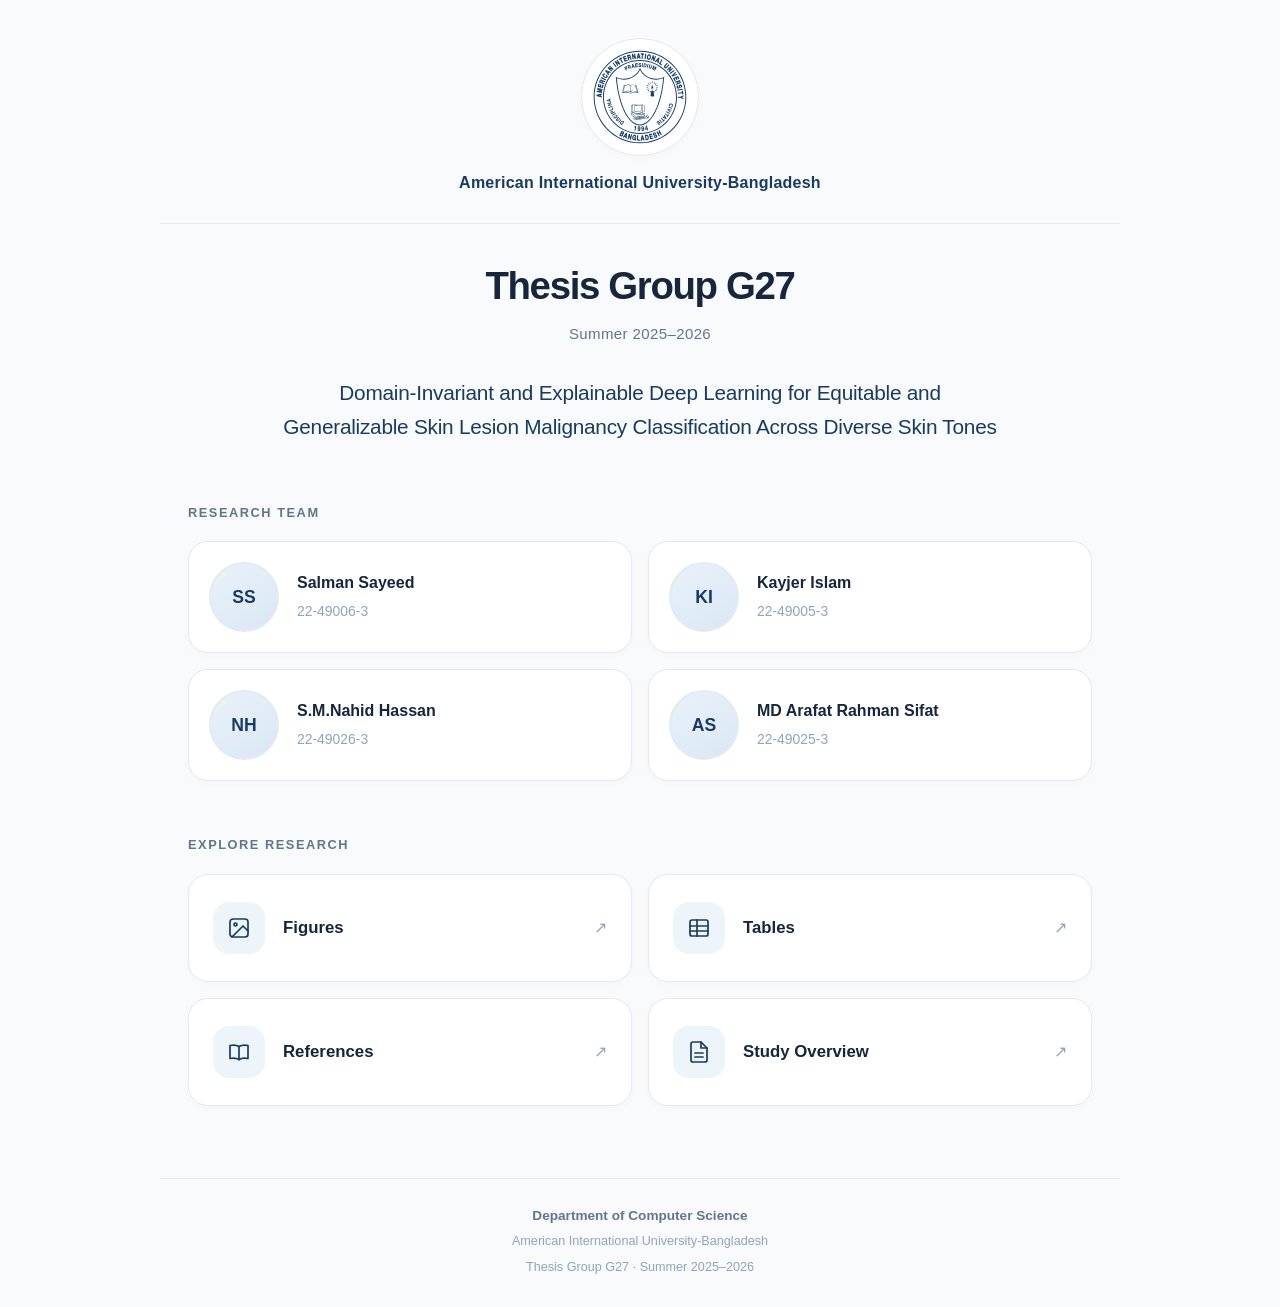
==== index.html @ 95ad8e1b "index added" ====
<!doctype html>
<html lang="en">
  <head>
    <meta charset="UTF-8" />

    <meta name="viewport" content="width=device-width, initial-scale=1.0" />

    <meta name="theme-color" content="#f8fafc" />

    <meta
      name="description"
      content="Thesis Group G27, Summer 2025–2026, American International University-Bangladesh. Research on domain-invariant and explainable skin lesion malignancy classification across diverse skin tones."
    />

    <title>Thesis Group G27 | AIUB</title>

    <link rel="stylesheet" href="assets/css/styles.css" />
  </head>

  <body>
    <!-- =====================================
       HEADER
       ===================================== -->

    <header class="site-header">
      <div class="header-inner">
        <a
          href="index.html"
          class="logo-link"
          aria-label="Thesis Group G27 homepage"
        >
          <img
            src="assets/images/aiub-line-logo.svg"
            alt="American International University-Bangladesh seal"
            class="aiub-logo"
            width="94"
            height="94"
          />
        </a>
      </div>

      <p class="university-name">
        American International University-Bangladesh
      </p>
      <div class="header-divider" aria-hidden="true"></div>
    </header>

    <!-- =====================================
       MAIN CONTENT
       ===================================== -->

    <main id="main-content" class="site-main home-page">
      <!-- GROUP IDENTITY -->

      <section class="group-intro" aria-labelledby="group-title">
        <h1 id="group-title" class="group-title">Thesis Group G27</h1>

        <p class="academic-term">Summer 2025–2026</p>

        <h2 class="thesis-title">
          Domain-Invariant and Explainable Deep Learning for Equitable and
          Generalizable Skin Lesion Malignancy Classification Across Diverse
          Skin Tones
        </h2>
      </section>

      <!-- =====================================
         RESEARCH TEAM
         ===================================== -->

      <section class="team-section" aria-labelledby="team-heading">
        <h2 id="team-heading" class="section-heading">Research Team</h2>

        <div class="member-grid">
          <!-- MEMBER 1 -->

          <article class="member-card">
            <div class="member-avatar avatar-placeholder" aria-hidden="true">
              SS
            </div>

            <div class="member-info">
              <h3 class="member-name">Salman Sayeed</h3>

              <span class="member-id"> 22-49006-3 </span>
            </div>
          </article>

          <!-- MEMBER 2 -->

          <article class="member-card">
            <div class="member-avatar avatar-placeholder" aria-hidden="true">
              KI
            </div>

            <div class="member-info">
              <h3 class="member-name">Kayjer Islam</h3>

              <span class="member-id"> 22-49005-3 </span>
            </div>
          </article>

          <!-- MEMBER 3 -->

          <article class="member-card">
            <div class="member-avatar avatar-placeholder" aria-hidden="true">
              NH
            </div>

            <div class="member-info">
              <h3 class="member-name">S.M.Nahid Hassan</h3>

              <span class="member-id"> 22-49026-3 </span>
            </div>
          </article>

          <!-- MEMBER 4 -->

          <article class="member-card">
            <div class="member-avatar avatar-placeholder" aria-hidden="true">
              AS
            </div>

            <div class="member-info">
              <h3 class="member-name">MD Arafat Rahman Sifat</h3>

              <span class="member-id"> 22-49025-3 </span>
            </div>
          </article>
        </div>
      </section>

      <!-- =====================================
         RESEARCH NAVIGATION
         ===================================== -->

      <section class="resources-section" aria-labelledby="resources-heading">
        <h2 id="resources-heading" class="section-heading">Explore Research</h2>

        <nav class="resource-grid" aria-label="Research resources">
          <!-- FIGURES -->

          <a href="pages/figures.html" class="resource-card">
            <span class="resource-icon" aria-hidden="true">
              <svg viewBox="0 0 24 24">
                <rect x="3" y="3" width="18" height="18" rx="3"></rect>

                <circle cx="8.5" cy="8.5" r="1.5"></circle>

                <path d="M21 15l-5-5L5 21"></path>
              </svg>
            </span>

            <span class="resource-name"> Figures </span>

            <span class="resource-arrow" aria-hidden="true"> ↗ </span>
          </a>

          <!-- TABLES -->

          <a href="pages/tables.html" class="resource-card">
            <span class="resource-icon" aria-hidden="true">
              <svg viewBox="0 0 24 24">
                <rect x="3" y="4" width="18" height="16" rx="2"></rect>

                <path d="M3 10h18"></path>

                <path d="M3 15h18"></path>

                <path d="M10 4v16"></path>
              </svg>
            </span>

            <span class="resource-name"> Tables </span>

            <span class="resource-arrow" aria-hidden="true"> ↗ </span>
          </a>

          <!-- REFERENCES -->

          <a href="pages/references.html" class="resource-card">
            <span class="resource-icon" aria-hidden="true">
              <svg viewBox="0 0 24 24">
                <path
                  d="M12 6.5c-2.5-1.5-5.5-1.8-9-1v13c3.5-.8 6.5-.5 9 1"
                ></path>

                <path
                  d="M12 6.5c2.5-1.5 5.5-1.8 9-1v13c-3.5-.8-6.5-.5-9 1"
                ></path>

                <path d="M12 6.5v13"></path>
              </svg>
            </span>

            <span class="resource-name"> References </span>

            <span class="resource-arrow" aria-hidden="true"> ↗ </span>
          </a>

          <!-- STUDY OVERVIEW -->

          <a href="pages/overview.html" class="resource-card">
            <span class="resource-icon" aria-hidden="true">
              <svg viewBox="0 0 24 24">
                <path
                  d="M14 2H6a2 2 0 0 0-2 2v16a2 2 0 0 0 2 2h12a2 2 0 0 0 2-2V8z"
                ></path>

                <path d="M14 2v6h6"></path>

                <path d="M8 13h8"></path>

                <path d="M8 17h8"></path>
              </svg>
            </span>

            <span class="resource-name"> Study Overview </span>

            <span class="resource-arrow" aria-hidden="true"> ↗ </span>
          </a>
        </nav>
      </section>
    </main>

    <!-- =====================================
       FOOTER
       ===================================== -->

    <footer class="site-footer">
      <div class="footer-inner">
        <p class="footer-primary">Department of Computer Science</p>

        <p class="footer-secondary">
          American International University-Bangladesh
        </p>

        <p class="footer-secondary">Thesis Group G27 · Summer 2025–2026</p>
      </div>
    </footer>

    <!-- MAIN JAVASCRIPT -->

    <script src="assets/js/main.js" defer></script>
  </body>
</html>
---- assets/css/styles.css ----
/* =========================================
   G27 THESIS WEBSITE
   Global Styles - Version 1.0
   ========================================= */

/* ---------- DESIGN SYSTEM ---------- */

:root {
  --background: #f8fafc;
  --surface: #ffffff;
  --surface-soft: #f1f5f9;

  --primary: #193b63;
  --primary-hover: #24578b;
  --primary-soft: #edf4fa;

  --text: #17263c;
  --text-secondary: #64748b;
  --text-muted: #94a3b8;

  --border: #e4eaf1;
  --border-hover: #b7cde1;

  --shadow-sm: 0 2px 8px rgba(22, 44, 70, 0.025);
  --shadow-md: 0 10px 30px rgba(22, 44, 70, 0.065);

  --radius-sm: 12px;
  --radius-md: 16px;
  --radius-lg: 20px;

  --container-width: 960px;

  --transition: 220ms ease;
}

/* ---------- RESET ---------- */

*,
*::before,
*::after {
  box-sizing: border-box;
}

html {
  scroll-behavior: smooth;
  -webkit-text-size-adjust: 100%;
}

body {
  margin: 0;
  min-height: 100vh;

  display: flex;
  flex-direction: column;

  background: var(--background);
  color: var(--text);

  font-family:
    -apple-system, BlinkMacSystemFont, "Segoe UI", Roboto, Helvetica, Arial,
    sans-serif;

  font-size: 16px;
  line-height: 1.6;

  -webkit-font-smoothing: antialiased;
  text-rendering: optimizeLegibility;
}

img,
svg {
  display: block;
  max-width: 100%;
}

a {
  color: inherit;
  text-decoration: none;
}

button {
  font: inherit;
}

a:focus-visible,
button:focus-visible {
  outline: 3px solid var(--primary);
  outline-offset: 4px;
}

/* ---------- HEADER ---------- */

.site-header {
  width: 100%;
  padding: 38px 20px 0;
  text-align: center;
}

.header-inner {
  display: flex;
  justify-content: center;
  align-items: center;
}

.logo-link {
  display: inline-flex;
  align-items: center;
  justify-content: center;

  width: 118px;
  height: 118px;

  background: var(--surface);
  border: 1px solid var(--border);
  border-radius: 50%;

  box-shadow: var(--shadow-sm);

  transition:
    transform var(--transition),
    box-shadow var(--transition);
}

.logo-link:hover {
  transform: translateY(-2px);
  box-shadow: var(--shadow-md);
}

.aiub-logo {
  width: 94px;
  height: 94px;
  object-fit: contain;

  /* Convert original white line logo to navy */
  filter: brightness(0) saturate(100%) invert(22%) sepia(27%) saturate(1472%)
    hue-rotate(172deg) brightness(91%) contrast(96%);
}

.header-divider {
  width: min(100%, 960px);
  height: 1px;
  margin: 28px auto 0;
  background: var(--border);
}

/* ---------- MAIN LAYOUT ---------- */

.site-main {
  width: 100%;
  max-width: var(--container-width);

  margin: 0 auto;
  padding: 0 28px;

  flex: 1;
}

.home-page {
  padding-top: 38px;
  padding-bottom: 72px;
}
/* ---------- UNIVERSITY NAME ---------- */

.university-name {
  max-width: 600px;
  margin: 15px auto 0;
  padding: 0 12px;

  font-size: clamp(0.85rem, 1.6vw, 1rem);
  font-weight: 600;
  line-height: 1.5;
  letter-spacing: 0.015em;

  color: var(--primary);
  text-align: center;
  text-wrap: balance;
}

/* ---------- GROUP IDENTITY ---------- */

.group-intro {
  max-width: 850px;
  margin: 0 auto;
  text-align: center;
}

.group-title {
  margin: 0;

  font-size: clamp(1.75rem, 3.7vw, 2.4rem);
  font-weight: 600;
  line-height: 1.25;
  letter-spacing: -0.035em;

  color: var(--text);
}

.academic-term {
  margin: 12px 0 0;

  font-size: 0.94rem;
  font-weight: 500;
  letter-spacing: 0.025em;

  color: var(--text-secondary);
}

.thesis-title {
  max-width: 760px;
  margin: 30px auto 0;

  font-size: clamp(1.05rem, 2.1vw, 1.3rem);
  font-weight: 500;
  line-height: 1.65;

  letter-spacing: -0.012em;
  text-wrap: balance;

  color: var(--primary);
}

/* ---------- SHARED SECTION LABELS ---------- */

.section-heading {
  margin: 0 0 18px;

  font-size: 0.8rem;
  font-weight: 700;
  letter-spacing: 0.12em;
  text-transform: uppercase;

  color: var(--text-secondary);
}

/* ---------- TEAM SECTION ---------- */

.team-section {
  margin-top: 58px;
}

.member-grid {
  display: grid;
  grid-template-columns: repeat(2, minmax(0, 1fr));
  gap: 16px;
}

.member-card {
  display: flex;
  align-items: center;
  gap: 18px;

  min-width: 0;
  min-height: 112px;
  padding: 20px;

  background: var(--surface);

  border: 1px solid var(--border);
  border-radius: var(--radius-lg);

  box-shadow: var(--shadow-sm);

  transition:
    border-color var(--transition),
    box-shadow var(--transition),
    transform var(--transition);
}

.member-card:hover {
  border-color: var(--border-hover);
  box-shadow: var(--shadow-md);
  transform: translateY(-2px);
}

.member-avatar {
  display: flex;
  align-items: center;
  justify-content: center;

  width: 70px;
  height: 70px;

  flex: 0 0 70px;

  border-radius: 50%;
  overflow: hidden;

  background: var(--primary-soft);
  border: 2px solid #e2ebf4;
}

.member-avatar img {
  width: 100%;
  height: 100%;
  object-fit: cover;
}

/* Temporary initials until avatars are ready */

.avatar-placeholder {
  font-size: 1.1rem;
  font-weight: 700;
  color: var(--primary);

  background: linear-gradient(145deg, #eaf2fa, #d9e7f4);
}

.member-info {
  min-width: 0;
}

.member-name {
  margin: 0;

  font-size: 1rem;
  font-weight: 650;
  line-height: 1.4;

  color: var(--text);
  overflow-wrap: break-word;
}

.member-id {
  display: block;
  margin-top: 5px;

  font-size: 0.87rem;
  font-weight: 400;

  color: var(--text-muted);
}

/* ---------- NAVIGATION CARDS ---------- */

.resources-section {
  margin-top: 54px;
}

.resource-grid {
  display: grid;
  grid-template-columns: repeat(2, minmax(0, 1fr));
  gap: 16px;
}

.resource-card {
  position: relative;

  display: flex;
  align-items: center;
  gap: 18px;

  min-width: 0;
  min-height: 108px;
  padding: 24px;

  background: var(--surface);

  border: 1px solid var(--border);
  border-radius: var(--radius-lg);

  box-shadow: var(--shadow-sm);

  transition:
    border-color var(--transition),
    background var(--transition),
    box-shadow var(--transition),
    transform var(--transition);
}

.resource-card:hover {
  background: #fcfdff;
  border-color: var(--border-hover);

  box-shadow: var(--shadow-md);
  transform: translateY(-3px);
}

.resource-icon {
  display: flex;
  align-items: center;
  justify-content: center;

  width: 52px;
  height: 52px;

  flex: 0 0 52px;

  border-radius: var(--radius-md);
  background: var(--primary-soft);

  color: var(--primary);
}

.resource-icon svg {
  width: 24px;
  height: 24px;

  stroke: currentColor;
  stroke-width: 1.7;
  fill: none;

  stroke-linecap: round;
  stroke-linejoin: round;
}

.resource-name {
  min-width: 0;

  font-size: 1.05rem;
  font-weight: 650;
  line-height: 1.4;

  color: var(--text);
}

.resource-arrow {
  margin-left: auto;
  flex-shrink: 0;

  color: var(--text-muted);

  transition:
    color var(--transition),
    transform var(--transition);
}

.resource-card:hover .resource-arrow {
  color: var(--primary);
  transform: translate(2px, -2px);
}

/* ---------- FOOTER ---------- */

.site-footer {
  width: 100%;
  padding: 0 28px 30px;
}

.footer-inner {
  max-width: var(--container-width);
  margin: 0 auto;

  padding-top: 26px;
  border-top: 1px solid var(--border);

  display: flex;
  flex-direction: column;
  align-items: center;
  gap: 5px;

  text-align: center;
}

.footer-primary {
  margin: 0;

  font-size: 0.85rem;
  font-weight: 600;

  color: var(--text-secondary);
}

.footer-secondary {
  margin: 0;

  font-size: 0.79rem;
  color: var(--text-muted);
}

/* ---------- TABLET ---------- */

@media (max-width: 768px) {
  .site-header {
    padding-top: 30px;
  }

  .site-main {
    padding: 0 22px;
  }

  .home-page {
    padding-top: 32px;
  }

  .member-card {
    gap: 13px;
    padding: 16px;
  }

  .member-avatar {
    width: 60px;
    height: 60px;
    flex-basis: 60px;
  }

  .resource-card {
    padding: 18px;
  }
}

/* ---------- MOBILE ---------- */

@media (max-width: 600px) {
  .site-header {
    padding: 26px 18px 0;
  }

  .logo-link {
    width: 104px;
    height: 104px;
  }

  .aiub-logo {
    width: 84px;
    height: 84px;
  }

  .header-divider {
    margin-top: 24px;
  }

  .site-main {
    padding: 0 18px;
  }

  .home-page {
    padding-top: 28px;
    padding-bottom: 48px;
  }

  .academic-term {
    font-size: 0.88rem;
  }

  .thesis-title {
    margin-top: 24px;
    line-height: 1.6;
  }

  .team-section {
    margin-top: 42px;
  }

  .member-grid {
    grid-template-columns: 1fr;
    gap: 12px;
  }

  .member-card {
    min-height: 92px;
    padding: 14px 18px;
  }

  .member-avatar {
    width: 62px;
    height: 62px;
    flex-basis: 62px;
  }

  .resources-section {
    margin-top: 40px;
  }

  .resource-grid {
    gap: 12px;
  }

  .resource-card {
    min-height: 142px;
    padding: 18px 12px;

    flex-direction: column;
    justify-content: center;

    gap: 12px;
    text-align: center;
  }

  .resource-icon {
    width: 46px;
    height: 46px;
    flex-basis: 46px;
  }

  .resource-name {
    font-size: 0.91rem;
  }

  .resource-arrow {
    position: absolute;
    top: 13px;
    right: 13px;

    margin: 0;
  }

  .site-footer {
    padding: 0 18px 24px;
  }
}

/* ---------- SMALL PHONES ---------- */

@media (max-width: 360px) {
  .group-title {
    font-size: 2rem;
  }

  .member-name {
    font-size: 0.93rem;
  }

  .resource-card {
    padding: 16px 8px;
  }

  .resource-name {
    font-size: 0.85rem;
  }
}

/* ---------- ACCESSIBILITY ---------- */

@media (prefers-reduced-motion: reduce) {
  *,
  *::before,
  *::after {
    scroll-behavior: auto !important;
    animation-duration: 0.01ms !important;
    animation-iteration-count: 1 !important;
    transition-duration: 0.01ms !important;
  }
}
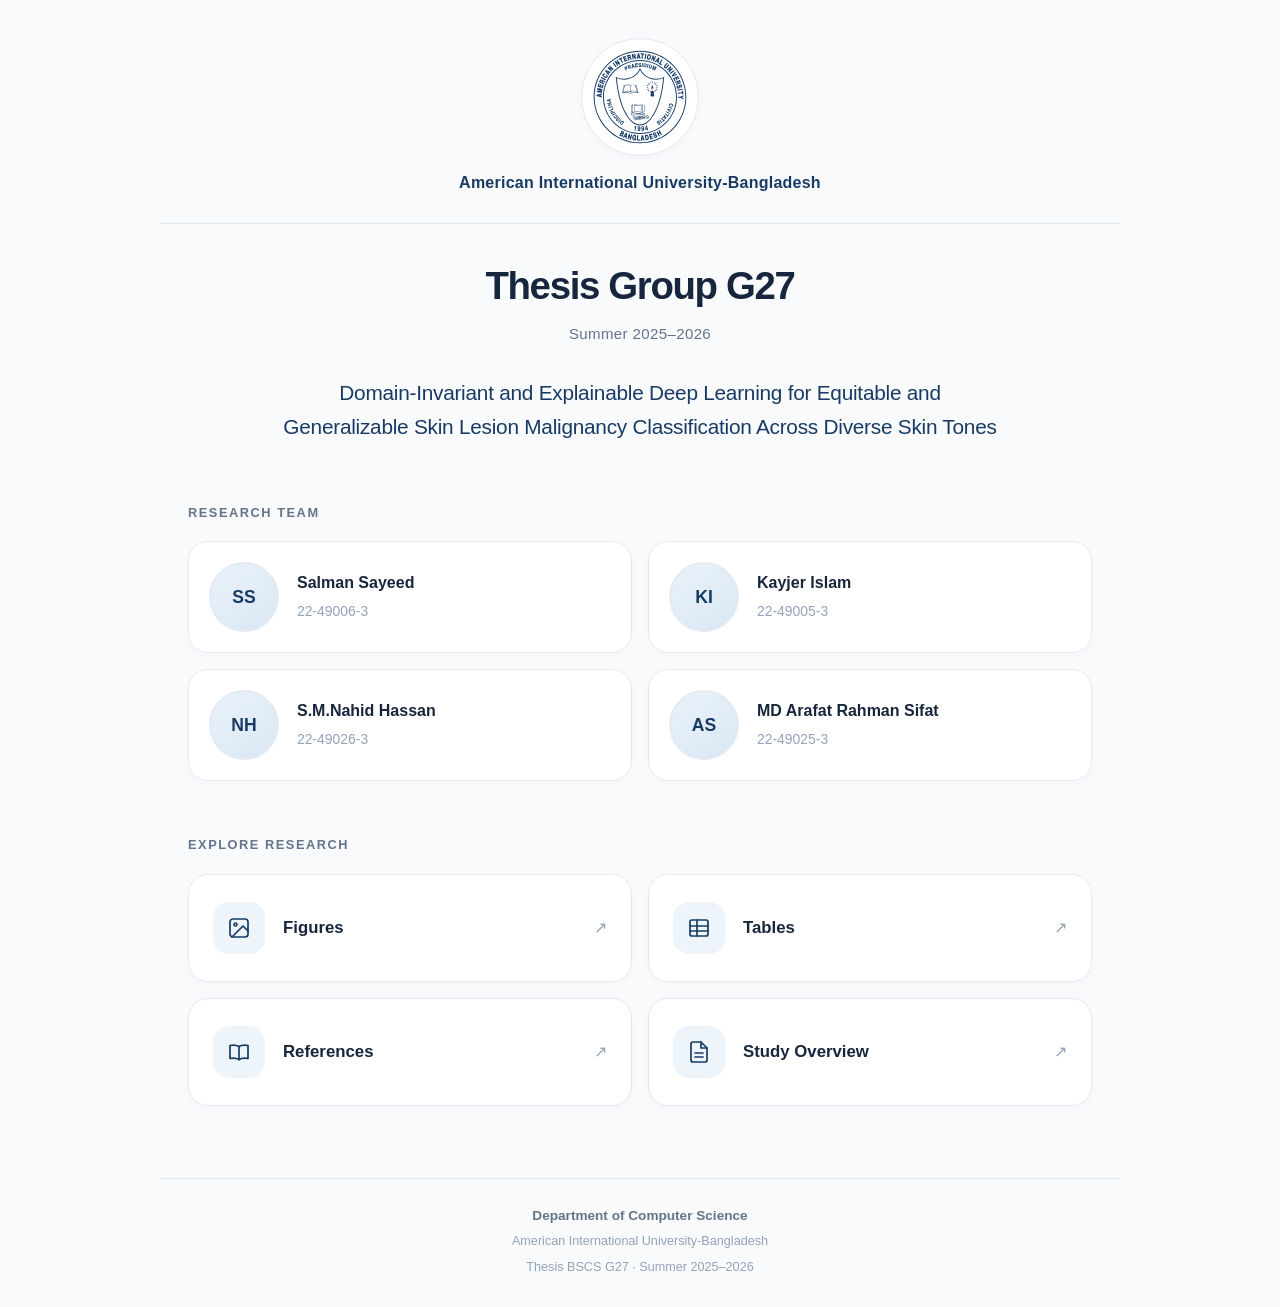
==== commit 20023733: "tables added" ====
--- a/index.html
+++ b/index.html
@@ -12,7 +12,7 @@
       content="Thesis Group G27, Summer 2025–2026, American International University-Bangladesh. Research on domain-invariant and explainable skin lesion malignancy classification across diverse skin tones."
     />
 
-    <title>Thesis Group G27 | AIUB</title>
+    <title>Thesis BSCS G27 | AIUB</title>
 
     <link rel="stylesheet" href="assets/css/styles.css" />
   </head>
@@ -235,7 +235,7 @@
           American International University-Bangladesh
         </p>
 
-        <p class="footer-secondary">Thesis Group G27 · Summer 2025–2026</p>
+        <p class="footer-secondary">Thesis BSCS G27 · Summer 2025–2026</p>
       </div>
     </footer>
 
--- a/assets/css/styles.css
+++ b/assets/css/styles.css
@@ -631,3 +631,1139 @@
     transition-duration: 0.01ms !important;
   }
 }
+
+/* =========================================
+   FIGURES PAGE
+   ========================================= */
+
+/* ---------- PAGE LAYOUT ---------- */
+
+.figures-page {
+  padding-top: 34px;
+  padding-bottom: 80px;
+}
+
+/* Back navigation */
+
+.page-back {
+  display: inline-flex;
+  align-items: center;
+  gap: 8px;
+
+  margin-bottom: 35px;
+
+  font-size: 0.88rem;
+  font-weight: 550;
+
+  color: var(--text-secondary);
+
+  transition: color var(--transition);
+}
+
+.page-back:hover {
+  color: var(--primary);
+}
+
+/* ---------- PAGE INTRODUCTION ---------- */
+
+.figures-intro {
+  max-width: 760px;
+  margin: 0 auto 36px;
+  text-align: center;
+}
+
+.page-eyebrow {
+  margin: 0 0 12px;
+
+  font-size: 0.75rem;
+  font-weight: 700;
+
+  letter-spacing: 0.15em;
+  text-transform: uppercase;
+
+  color: var(--primary);
+}
+
+.figures-title {
+  margin: 0;
+
+  font-size: clamp(2rem, 4.5vw, 2.75rem);
+  font-weight: 650;
+
+  line-height: 1.2;
+  letter-spacing: -0.045em;
+
+  color: var(--text);
+}
+
+.figures-description {
+  max-width: 620px;
+  margin: 16px auto 0;
+
+  font-size: 0.98rem;
+  line-height: 1.75;
+
+  color: var(--text-secondary);
+}
+
+.figures-total {
+  display: inline-flex;
+  align-items: center;
+  justify-content: center;
+
+  margin: 20px auto 0;
+  padding: 6px 14px;
+
+  background: var(--primary-soft);
+  border: 1px solid #dce8f3;
+  border-radius: 999px;
+
+  font-size: 0.8rem;
+  font-weight: 600;
+
+  color: var(--primary);
+}
+
+/* ---------- CATEGORY TABS ---------- */
+
+.figure-tabs {
+  display: grid;
+  grid-template-columns: 1.5fr 1fr 1fr;
+
+  gap: 8px;
+  padding: 7px;
+
+  margin-bottom: 34px;
+
+  background: var(--surface);
+  border: 1px solid var(--border);
+  border-radius: var(--radius-lg);
+
+  box-shadow: var(--shadow-sm);
+}
+
+.figure-tab {
+  display: flex;
+  align-items: center;
+  justify-content: center;
+  gap: 10px;
+
+  min-width: 0;
+  min-height: 50px;
+
+  padding: 12px 16px;
+
+  background: transparent;
+  color: var(--text-secondary);
+
+  border: 1px solid transparent;
+  border-radius: var(--radius-sm);
+
+  font-size: 0.91rem;
+  font-weight: 600;
+  line-height: 1.35;
+
+  cursor: pointer;
+
+  transition:
+    background var(--transition),
+    color var(--transition),
+    border-color var(--transition);
+}
+
+.figure-tab:hover {
+  background: var(--surface-soft);
+  color: var(--primary);
+}
+
+.figure-tab.is-active,
+.figure-tab[aria-pressed="true"] {
+  background: var(--primary);
+  border-color: var(--primary);
+  color: #ffffff;
+}
+
+.figure-tab.is-active:hover {
+  background: var(--primary-hover);
+}
+
+.tab-count {
+  display: inline-flex;
+  align-items: center;
+  justify-content: center;
+
+  min-width: 25px;
+  height: 25px;
+  padding: 0 6px;
+
+  border-radius: 7px;
+  background: var(--surface-soft);
+
+  font-size: 0.76rem;
+  font-weight: 700;
+
+  color: var(--text-secondary);
+}
+
+.figure-tab.is-active .tab-count {
+  background: rgba(255, 255, 255, 0.17);
+  color: #ffffff;
+}
+
+/* ---------- CATEGORY PANELS ---------- */
+
+.figure-panel {
+  animation: figure-panel-enter 250ms ease both;
+}
+
+@keyframes figure-panel-enter {
+  from {
+    opacity: 0;
+    transform: translateY(5px);
+  }
+
+  to {
+    opacity: 1;
+    transform: translateY(0);
+  }
+}
+
+/* Respect the HTML hidden attribute */
+
+.figure-panel[hidden],
+.figure-card[hidden] {
+  display: none !important;
+}
+
+/* ---------- PANEL HEADINGS ---------- */
+
+.panel-heading {
+  margin-bottom: 26px;
+}
+
+.panel-heading h2 {
+  margin: 0;
+
+  font-size: clamp(1.25rem, 2.6vw, 1.55rem);
+  font-weight: 650;
+
+  letter-spacing: -0.025em;
+  line-height: 1.35;
+
+  color: var(--text);
+}
+
+.panel-heading p {
+  max-width: 700px;
+  margin: 9px 0 0;
+
+  font-size: 0.91rem;
+  line-height: 1.7;
+
+  color: var(--text-secondary);
+}
+
+/* ---------- PHASE FILTERS ---------- */
+
+.phase-filters {
+  display: flex;
+  flex-wrap: wrap;
+  gap: 9px;
+
+  margin-bottom: 26px;
+}
+
+.phase-filter {
+  display: inline-flex;
+  align-items: center;
+  justify-content: center;
+
+  min-height: 42px;
+  padding: 9px 15px;
+
+  background: var(--surface);
+  color: var(--text-secondary);
+
+  border: 1px solid var(--border);
+  border-radius: 999px;
+
+  font-size: 0.83rem;
+  font-weight: 600;
+
+  cursor: pointer;
+
+  transition:
+    background var(--transition),
+    border-color var(--transition),
+    color var(--transition);
+}
+
+.phase-filter:hover {
+  background: var(--primary-soft);
+  border-color: var(--border-hover);
+  color: var(--primary);
+}
+
+.phase-filter.is-active,
+.phase-filter[aria-pressed="true"] {
+  background: var(--primary);
+  border-color: var(--primary);
+  color: #ffffff;
+}
+
+.phase-filter.is-active:hover {
+  background: var(--primary-hover);
+}
+
+/* ---------- FIGURE GRID ---------- */
+
+.figure-grid {
+  display: grid;
+
+  grid-template-columns: repeat(2, minmax(0, 1fr));
+
+  gap: 20px;
+  align-items: start;
+}
+
+/* ---------- FIGURE CARDS ---------- */
+
+.figure-card {
+  min-width: 0;
+  margin: 0;
+
+  overflow: hidden;
+
+  background: var(--surface);
+  border: 1px solid var(--border);
+  border-radius: var(--radius-lg);
+
+  box-shadow: var(--shadow-sm);
+
+  transition:
+    border-color var(--transition),
+    box-shadow var(--transition),
+    transform var(--transition);
+}
+
+.figure-card:hover {
+  border-color: var(--border-hover);
+  box-shadow: var(--shadow-md);
+  transform: translateY(-3px);
+}
+
+/* ---------- FIGURE IMAGES ---------- */
+
+.figure-card img {
+  display: block;
+
+  width: 100%;
+  height: auto;
+  aspect-ratio: 16 / 10;
+
+  padding: 14px;
+
+  object-fit: contain;
+  background: #f3f6fa;
+
+  cursor: zoom-in;
+}
+
+.figure-card img:focus-visible {
+  outline: 3px solid var(--primary);
+  outline-offset: -5px;
+}
+
+/* ---------- FIGURE CAPTIONS ---------- */
+
+.figure-card figcaption {
+  display: flex;
+  align-items: flex-start;
+  gap: 12px;
+
+  min-height: 70px;
+  padding: 16px 18px;
+
+  border-top: 1px solid var(--border);
+}
+
+.figure-code {
+  display: inline-flex;
+  align-items: center;
+  justify-content: center;
+
+  flex-shrink: 0;
+
+  min-width: 42px;
+  padding: 5px 8px;
+
+  background: var(--primary-soft);
+  border-radius: 7px;
+
+  font-size: 0.75rem;
+  font-weight: 700;
+  line-height: 1.4;
+
+  color: var(--primary);
+}
+
+.figure-name {
+  padding-top: 3px;
+
+  font-size: 0.91rem;
+  font-weight: 600;
+  line-height: 1.5;
+
+  color: var(--text);
+}
+
+/* =========================================
+   FIGURE LIGHTBOX
+   Styles prepared for the next JS phase
+   ========================================= */
+
+.figure-dialog {
+  width: min(1100px, calc(100% - 24px));
+  max-width: 1100px;
+  max-height: calc(100dvh - 24px);
+
+  padding: 0;
+
+  overflow: auto;
+
+  background: var(--surface);
+
+  border: none;
+  border-radius: var(--radius-lg);
+
+  box-shadow: 0 25px 80px rgba(0, 0, 0, 0.2);
+}
+
+.figure-dialog::backdrop {
+  background: rgba(12, 25, 42, 0.82);
+  backdrop-filter: blur(4px);
+}
+
+.figure-dialog-header {
+  position: sticky;
+  top: 0;
+  z-index: 2;
+
+  display: flex;
+  align-items: center;
+  justify-content: space-between;
+  gap: 16px;
+
+  padding: 14px 20px;
+
+  background: var(--surface);
+  border-bottom: 1px solid var(--border);
+}
+
+.figure-dialog-title {
+  margin: 0;
+
+  font-size: 0.95rem;
+  font-weight: 650;
+  line-height: 1.4;
+
+  color: var(--text);
+}
+
+.figure-dialog-close {
+  display: inline-flex;
+  align-items: center;
+  justify-content: center;
+
+  width: 44px;
+  height: 44px;
+  flex-shrink: 0;
+
+  border: 1px solid var(--border);
+  border-radius: 50%;
+
+  background: var(--surface-soft);
+  color: var(--text);
+
+  font-size: 1.5rem;
+  line-height: 1;
+
+  cursor: pointer;
+}
+
+.figure-dialog-close:hover {
+  background: var(--primary-soft);
+  color: var(--primary);
+}
+
+.figure-dialog-image {
+  display: block;
+
+  width: auto;
+  max-width: 100%;
+  max-height: 75dvh;
+
+  margin: 0 auto;
+  padding: 16px;
+
+  object-fit: contain;
+}
+
+.figure-dialog-caption {
+  padding: 14px 20px 20px;
+
+  border-top: 1px solid var(--border);
+
+  font-size: 0.88rem;
+  line-height: 1.6;
+
+  color: var(--text-secondary);
+}
+
+/* =========================================
+   FIGURES - RESPONSIVE
+   ========================================= */
+
+@media (max-width: 768px) {
+  .figures-page {
+    padding-top: 28px;
+    padding-bottom: 60px;
+  }
+
+  .figure-grid {
+    gap: 14px;
+  }
+
+  .figure-card figcaption {
+    padding: 14px;
+  }
+
+  .figure-tab {
+    padding: 11px 10px;
+    font-size: 0.85rem;
+  }
+}
+
+/* ---------- MOBILE ---------- */
+
+@media (max-width: 600px) {
+  .figures-page {
+    padding-top: 22px;
+    padding-bottom: 48px;
+  }
+
+  .page-back {
+    margin-bottom: 28px;
+  }
+
+  .figures-intro {
+    margin-bottom: 30px;
+  }
+
+  .figures-description {
+    font-size: 0.9rem;
+  }
+
+  .figure-tabs {
+    gap: 5px;
+    padding: 5px;
+
+    margin-bottom: 28px;
+  }
+
+  .figure-tab {
+    min-height: 55px;
+    padding: 10px 6px;
+
+    gap: 5px;
+
+    font-size: 0.78rem;
+    line-height: 1.3;
+
+    text-align: center;
+  }
+
+  .tab-count {
+    display: none;
+  }
+
+  .panel-heading {
+    margin-bottom: 20px;
+  }
+
+  .phase-filters {
+    gap: 8px;
+    margin-bottom: 22px;
+  }
+
+  .phase-filter {
+    min-height: 42px;
+    padding: 9px 13px;
+
+    font-size: 0.79rem;
+  }
+
+  .figure-grid {
+    grid-template-columns: 1fr;
+    gap: 16px;
+  }
+
+  .figure-card img {
+    padding: 10px;
+  }
+
+  .figure-card figcaption {
+    min-height: 64px;
+    padding: 14px 16px;
+  }
+
+  .figure-dialog {
+    width: calc(100% - 12px);
+    max-height: calc(100dvh - 12px);
+    border-radius: var(--radius-md);
+  }
+
+  .figure-dialog-header {
+    padding: 10px 14px;
+  }
+
+  .figure-dialog-image {
+    padding: 8px;
+  }
+}
+
+/* ---------- REDUCED MOTION ---------- */
+
+@media (prefers-reduced-motion: reduce) {
+  .figure-panel {
+    animation: none;
+  }
+}
+
+/* =========================================
+   TABLES PAGE
+   ========================================= */
+
+/* ---------- PAGE LAYOUT ---------- */
+
+.tables-page {
+  padding-top: 34px;
+  padding-bottom: 80px;
+}
+
+/* ---------- PAGE INTRODUCTION ---------- */
+
+.tables-intro {
+  max-width: 760px;
+  margin: 0 auto 38px;
+  text-align: center;
+}
+
+.tables-title {
+  margin: 0;
+
+  font-size: clamp(2rem, 4.5vw, 2.75rem);
+  font-weight: 650;
+
+  line-height: 1.2;
+  letter-spacing: -0.045em;
+
+  color: var(--text);
+}
+
+.tables-description {
+  max-width: 620px;
+  margin: 16px auto 0;
+
+  font-size: 0.98rem;
+  line-height: 1.75;
+
+  color: var(--text-secondary);
+}
+
+.tables-total {
+  display: inline-flex;
+  align-items: center;
+  justify-content: center;
+
+  margin: 20px auto 0;
+  padding: 6px 14px;
+
+  background: var(--primary-soft);
+  border: 1px solid #dce8f3;
+  border-radius: 999px;
+
+  font-size: 0.8rem;
+  font-weight: 600;
+
+  color: var(--primary);
+}
+
+/* ---------- SECTION HEADING ---------- */
+
+.tables-section {
+  width: 100%;
+}
+
+.tables-section-heading {
+  margin-bottom: 24px;
+}
+
+.tables-section-heading h2 {
+  margin: 0;
+
+  font-size: clamp(1.25rem, 2.6vw, 1.55rem);
+  font-weight: 650;
+
+  line-height: 1.35;
+  letter-spacing: -0.025em;
+
+  color: var(--text);
+}
+
+.tables-section-heading p {
+  margin: 9px 0 0;
+
+  font-size: 0.91rem;
+  line-height: 1.7;
+
+  color: var(--text-secondary);
+}
+
+/* ---------- PHASE FILTER SPACING ---------- */
+
+/*
+   Phase buttons reuse the existing
+   .phase-filter design from the Figures page.
+*/
+
+.table-phase-filters {
+  margin-bottom: 30px;
+}
+
+/* ---------- LOADING STATUS ---------- */
+
+.tables-status {
+  padding: 28px 20px;
+  margin-bottom: 20px;
+
+  background: var(--surface);
+
+  border: 1px solid var(--border);
+  border-radius: var(--radius-lg);
+
+  font-size: 0.9rem;
+  line-height: 1.6;
+  text-align: center;
+
+  color: var(--text-secondary);
+}
+
+.tables-status[hidden] {
+  display: none !important;
+}
+
+/* ---------- TABLE LIST ---------- */
+
+.tables-list {
+  display: flex;
+  flex-direction: column;
+
+  gap: 24px;
+}
+
+/* ---------- INDIVIDUAL TABLE CARDS ---------- */
+
+.table-card {
+  min-width: 0;
+  overflow: hidden;
+
+  background: var(--surface);
+
+  border: 1px solid var(--border);
+  border-radius: var(--radius-lg);
+
+  box-shadow: var(--shadow-sm);
+}
+
+.table-card[hidden] {
+  display: none !important;
+}
+
+/* ---------- TABLE CARD HEADER ---------- */
+
+.table-card-header {
+  display: flex;
+  align-items: center;
+  justify-content: space-between;
+
+  gap: 18px;
+  padding: 22px 24px;
+
+  background: var(--surface);
+
+  border-bottom: 1px solid var(--border);
+}
+
+.table-card-heading {
+  display: flex;
+  align-items: center;
+  flex-wrap: wrap;
+
+  gap: 12px;
+  min-width: 0;
+}
+
+.table-code {
+  display: inline-flex;
+  align-items: center;
+  justify-content: center;
+
+  flex-shrink: 0;
+
+  min-width: 44px;
+  padding: 6px 10px;
+
+  background: var(--primary-soft);
+  border-radius: 8px;
+
+  font-size: 0.77rem;
+  font-weight: 700;
+  line-height: 1.4;
+
+  color: var(--primary);
+}
+
+.table-card-title {
+  margin: 0;
+
+  font-size: 1.03rem;
+  font-weight: 650;
+  line-height: 1.5;
+
+  letter-spacing: -0.012em;
+
+  color: var(--text);
+}
+
+.table-phase {
+  display: inline-flex;
+  align-items: center;
+  justify-content: center;
+
+  flex-shrink: 0;
+
+  padding: 5px 11px;
+
+  background: var(--surface-soft);
+  border-radius: 999px;
+
+  font-size: 0.76rem;
+  font-weight: 600;
+
+  white-space: nowrap;
+  color: var(--text-secondary);
+}
+
+/* =========================================
+   RESPONSIVE HTML TABLES
+   ========================================= */
+
+/* ---------- HORIZONTAL SCROLL REGION ---------- */
+
+.table-scroll {
+  width: 100%;
+  max-width: 100%;
+
+  overflow-x: auto;
+  overflow-y: hidden;
+
+  overscroll-behavior-inline: contain;
+  -webkit-overflow-scrolling: touch;
+
+  scrollbar-color: #bdcddd #f1f5f9;
+  scrollbar-width: thin;
+}
+
+.table-scroll:focus-visible {
+  outline: 3px solid var(--primary);
+  outline-offset: -3px;
+}
+
+/* ---------- TABLE STRUCTURE ---------- */
+
+.research-table {
+  width: 100%;
+  min-width: max-content;
+
+  margin: 0;
+
+  border-collapse: collapse;
+  border-spacing: 0;
+
+  font-size: 0.87rem;
+  line-height: 1.55;
+
+  color: var(--text);
+  font-variant-numeric: tabular-nums;
+}
+
+/* ---------- COLUMN HEADERS ---------- */
+
+.research-table thead {
+  background: #edf3f9;
+}
+
+.research-table th {
+  padding: 14px 17px;
+
+  border-bottom: 1px solid #d7e3ef;
+
+  font-size: 0.79rem;
+  font-weight: 700;
+  line-height: 1.5;
+
+  text-align: left;
+  white-space: nowrap;
+
+  color: var(--primary);
+}
+
+/* ---------- TABLE BODY ---------- */
+
+.research-table td {
+  padding: 13px 17px;
+
+  border-bottom: 1px solid #edf0f4;
+
+  font-size: 0.86rem;
+  line-height: 1.6;
+
+  text-align: left;
+  white-space: nowrap;
+
+  color: var(--text);
+}
+
+/* ---------- FIRST COLUMN ---------- */
+
+.research-table th:first-child,
+.research-table td:first-child {
+  min-width: 140px;
+  max-width: 320px;
+
+  white-space: normal;
+  overflow-wrap: break-word;
+}
+
+/* ---------- ROW STYLING ---------- */
+
+.research-table tbody tr:nth-child(even) {
+  background: #fafcfe;
+}
+
+.research-table tbody tr:hover {
+  background: #f3f7fb;
+}
+
+.research-table tbody tr:last-child td {
+  border-bottom: none;
+}
+
+/* ---------- NUMERIC VALUES ---------- */
+
+.research-table .is-numeric {
+  text-align: right;
+  font-variant-numeric: tabular-nums;
+}
+
+/* ---------- HORIZONTAL SCROLL HINT ---------- */
+
+.table-scroll-hint {
+  display: none;
+
+  margin: 0;
+  padding: 10px 16px;
+
+  border-top: 1px solid var(--border);
+
+  background: #fafcfe;
+
+  font-size: 0.76rem;
+  line-height: 1.5;
+
+  color: var(--text-muted);
+}
+
+/* ---------- TABLE ERROR MESSAGE ---------- */
+
+.table-error {
+  margin: 0;
+  padding: 18px 20px;
+
+  background: #fff8f7;
+  color: #a43b31;
+
+  font-size: 0.88rem;
+  line-height: 1.6;
+}
+
+.table-error[hidden] {
+  display: none !important;
+}
+
+/* ---------- EMPTY STATE ---------- */
+
+.table-empty {
+  padding: 30px 20px;
+
+  background: var(--surface);
+
+  border: 1px solid var(--border);
+  border-radius: var(--radius-lg);
+
+  text-align: center;
+
+  font-size: 0.9rem;
+  color: var(--text-secondary);
+}
+
+/* ---------- NO JAVASCRIPT MESSAGE ---------- */
+
+.tables-noscript {
+  padding: 18px;
+
+  background: #fff8e8;
+  border: 1px solid #f3dfb5;
+  border-radius: var(--radius-md);
+
+  font-size: 0.88rem;
+  text-align: center;
+
+  color: #835d24;
+}
+
+/* =========================================
+   TABLES - TABLET
+   ========================================= */
+
+@media (max-width: 768px) {
+  .tables-page {
+    padding-top: 28px;
+    padding-bottom: 60px;
+  }
+
+  .tables-list {
+    gap: 20px;
+  }
+
+  .table-card-header {
+    padding: 18px 20px;
+  }
+
+  .research-table th {
+    padding: 12px 14px;
+  }
+
+  .research-table td {
+    padding: 12px 14px;
+  }
+}
+
+/* =========================================
+   TABLES - MOBILE
+   ========================================= */
+
+@media (max-width: 600px) {
+  .tables-page {
+    padding-top: 22px;
+    padding-bottom: 48px;
+  }
+
+  .tables-intro {
+    margin-bottom: 30px;
+  }
+
+  .tables-description {
+    font-size: 0.9rem;
+  }
+
+  .tables-section-heading {
+    margin-bottom: 20px;
+  }
+
+  .table-phase-filters {
+    gap: 8px;
+    margin-bottom: 24px;
+  }
+
+  .tables-list {
+    gap: 18px;
+  }
+
+  .table-card {
+    border-radius: var(--radius-md);
+  }
+
+  .table-card-header {
+    padding: 16px;
+
+    flex-wrap: wrap;
+    gap: 12px;
+  }
+
+  .table-card-heading {
+    gap: 10px;
+  }
+
+  .table-card-title {
+    font-size: 0.94rem;
+  }
+
+  .table-phase {
+    font-size: 0.73rem;
+  }
+
+  .research-table {
+    font-size: 0.82rem;
+  }
+
+  .research-table th {
+    padding: 11px 13px;
+    font-size: 0.76rem;
+  }
+
+  .research-table td {
+    padding: 11px 13px;
+    font-size: 0.8rem;
+  }
+
+  .research-table th:first-child,
+  .research-table td:first-child {
+    min-width: 125px;
+    max-width: 220px;
+  }
+
+  .table-scroll-hint {
+    display: block;
+  }
+}
+
+/* =========================================
+   TABLES - SMALL PHONES
+   ========================================= */
+
+@media (max-width: 360px) {
+  .table-card-header {
+    padding: 14px;
+  }
+
+  .table-card-title {
+    font-size: 0.88rem;
+  }
+
+  .research-table th,
+  .research-table td {
+    padding: 10px 11px;
+  }
+}
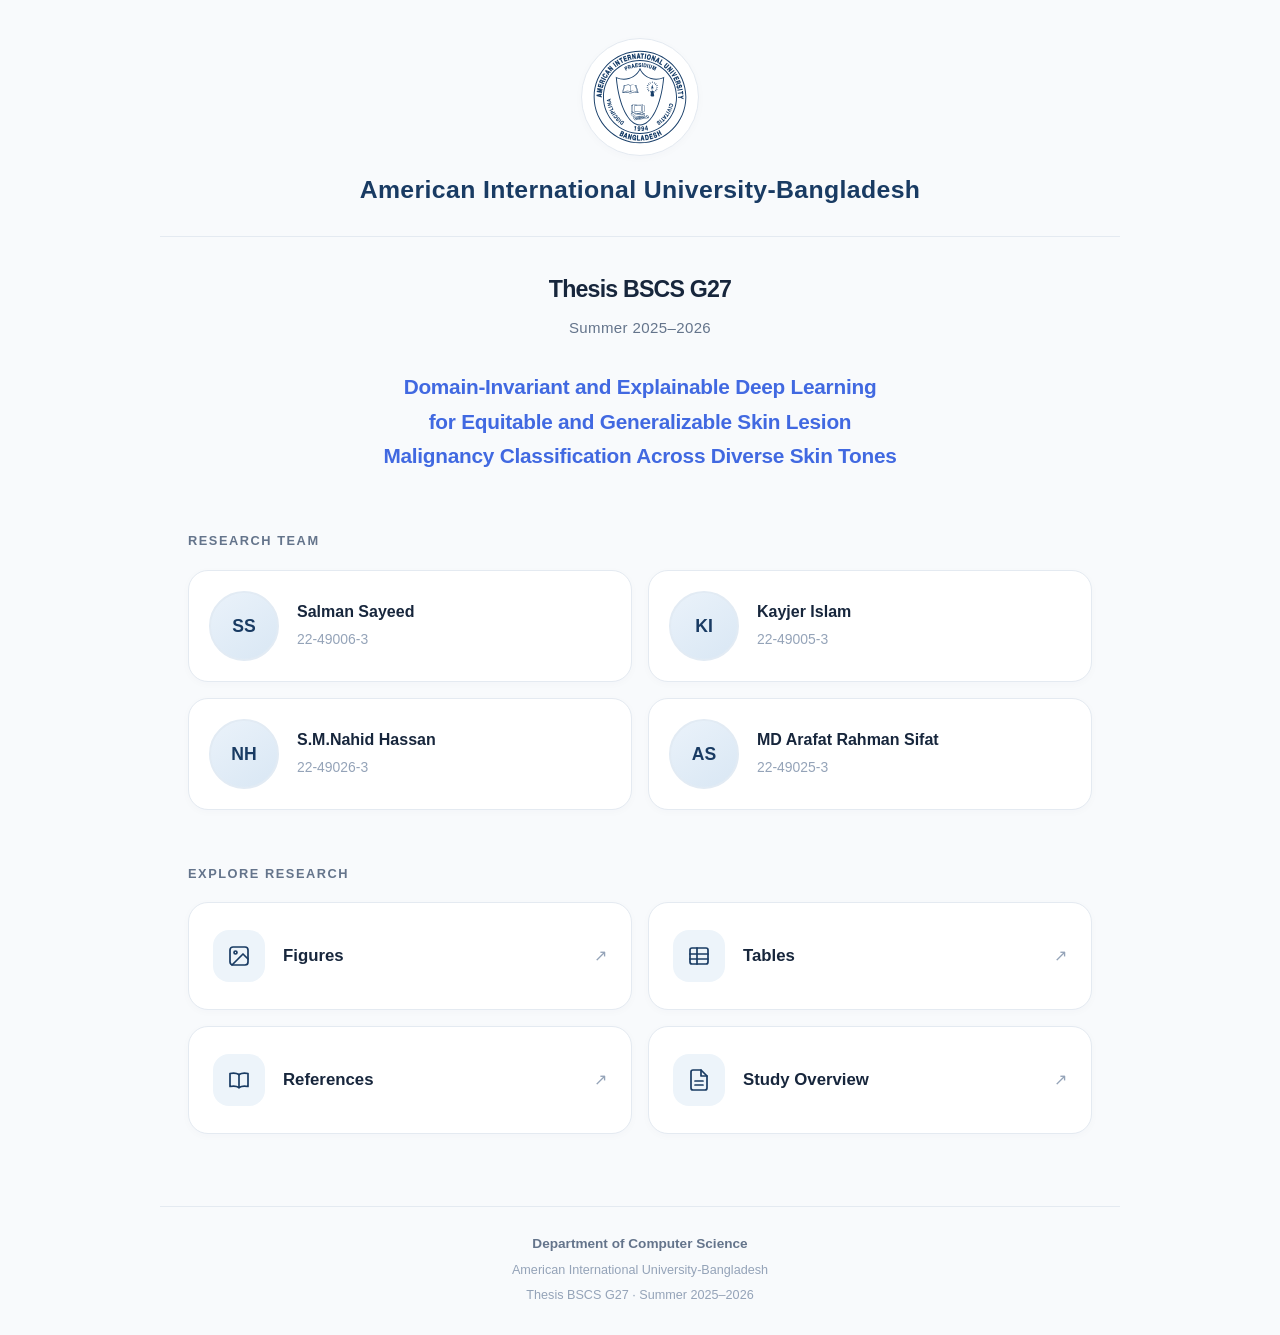
==== commit 46a77ddc: "reference added" ====
--- a/index.html
+++ b/index.html
@@ -53,7 +53,7 @@
       <!-- GROUP IDENTITY -->
 
       <section class="group-intro" aria-labelledby="group-title">
-        <h1 id="group-title" class="group-title">Thesis Group G27</h1>
+        <h1 id="group-title" class="group-title">Thesis BSCS G27</h1>
 
         <p class="academic-term">Summer 2025–2026</p>
 
@@ -232,7 +232,13 @@
         <p class="footer-primary">Department of Computer Science</p>
 
         <p class="footer-secondary">
-          American International University-Bangladesh
+          <a
+            href="https://www.aiub.edu/"
+            target="_blank"
+            rel="noopener noreferrer"
+          >
+            American International University-Bangladesh
+          </a>
         </p>
 
         <p class="footer-secondary">Thesis BSCS G27 · Summer 2025–2026</p>
--- a/assets/css/styles.css
+++ b/assets/css/styles.css
@@ -166,8 +166,8 @@
   margin: 15px auto 0;
   padding: 0 12px;
 
-  font-size: clamp(0.85rem, 1.6vw, 1rem);
-  font-weight: 600;
+  font-size: clamp(1.35rem, 2.8vw, 1.55rem);
+  font-weight: 800;
   line-height: 1.5;
   letter-spacing: 0.015em;
 
@@ -187,7 +187,7 @@
 .group-title {
   margin: 0;
 
-  font-size: clamp(1.75rem, 3.7vw, 2.4rem);
+  font-size: clamp(1.15rem, 2.8vw, 1.45rem);
   font-weight: 600;
   line-height: 1.25;
   letter-spacing: -0.035em;
@@ -210,13 +210,14 @@
   margin: 30px auto 0;
 
   font-size: clamp(1.05rem, 2.1vw, 1.3rem);
-  font-weight: 500;
+  font-weight: 600;
   line-height: 1.65;
 
   letter-spacing: -0.012em;
   text-wrap: balance;
 
-  color: var(--primary);
+  /* color: var(--primary); */
+  color: #4169e1;
 }
 
 /* ---------- SHARED SECTION LABELS ---------- */
@@ -1767,3 +1768,551 @@
     padding: 10px 11px;
   }
 }
+/* =========================================================
+   PHASE 5B — REFERENCES PAGE
+   Thesis Group G27
+   Modern Light Academic Design
+   ========================================================= */
+
+/* ---------------------------------------------------------
+   1. PAGE LAYOUT
+   --------------------------------------------------------- */
+
+.references-page {
+  --ref-navy: #173454;
+  --ref-text: #34465c;
+  --ref-muted: #6d7d90;
+  --ref-blue: #1768ac;
+  --ref-border: #e3eaf1;
+  --ref-surface: #ffffff;
+  --ref-soft: #f3f7fb;
+
+  width: calc(100% - 40px);
+  max-width: 900px;
+  margin: 0 auto;
+  padding-top: 32px;
+  padding-bottom: 100px;
+}
+
+/* ---------------------------------------------------------
+   2. PAGE INTRODUCTION
+   --------------------------------------------------------- */
+
+.references-intro {
+  margin-top: 35px;
+  margin-bottom: 36px;
+}
+
+.references-eyebrow {
+  margin: 0 0 12px;
+
+  color: var(--ref-blue);
+
+  font-size: 0.75rem;
+  font-weight: 700;
+  letter-spacing: 0.14em;
+  text-transform: uppercase;
+}
+
+.references-title {
+  margin: 0;
+
+  color: var(--ref-navy);
+
+  font-size: clamp(2.25rem, 5vw, 3.25rem);
+  font-weight: 700;
+  letter-spacing: -0.045em;
+  line-height: 1.12;
+}
+
+.references-description {
+  max-width: 650px;
+
+  margin: 18px 0 0;
+
+  color: var(--ref-muted);
+
+  font-size: 1rem;
+  line-height: 1.8;
+}
+
+/* ---------------------------------------------------------
+   3. REFERENCE METADATA
+   --------------------------------------------------------- */
+
+.references-meta {
+  display: flex;
+  align-items: center;
+  flex-wrap: wrap;
+  gap: 12px;
+
+  margin-top: 24px;
+
+  color: var(--ref-muted);
+
+  font-size: 0.8rem;
+  font-weight: 500;
+}
+
+.references-total {
+  display: inline-flex;
+  align-items: center;
+
+  padding: 7px 13px;
+
+  color: var(--ref-navy);
+  background: #eaf2f9;
+
+  border: 1px solid #d9e7f3;
+  border-radius: 999px;
+
+  font-weight: 600;
+}
+
+.references-meta-divider {
+  width: 4px;
+  height: 4px;
+
+  background: #9aabba;
+  border-radius: 50%;
+}
+
+.references-format {
+  color: var(--ref-muted);
+}
+
+/* ---------------------------------------------------------
+   4. SEARCH SECTION
+   --------------------------------------------------------- */
+
+.references-controls {
+  padding: 24px;
+
+  margin-bottom: 40px;
+
+  background: var(--ref-surface);
+
+  border: 1px solid var(--ref-border);
+  border-radius: 18px;
+
+  box-shadow: 0 5px 22px rgba(23, 52, 84, 0.035);
+}
+
+.references-search-label {
+  display: block;
+
+  margin-bottom: 11px;
+
+  color: var(--ref-navy);
+
+  font-size: 0.9rem;
+  font-weight: 650;
+}
+
+.references-search-wrapper {
+  position: relative;
+}
+
+.references-search-input {
+  display: block;
+
+  width: 100%;
+  min-height: 52px;
+
+  padding: 13px 16px 13px 48px;
+
+  color: var(--ref-navy);
+  background: #f9fbfd;
+
+  border: 1px solid #dce5ee;
+  border-radius: 12px;
+
+  font-family: inherit;
+  font-size: 0.95rem;
+  line-height: 1.4;
+
+  outline: none;
+
+  transition:
+    border-color 0.2s ease,
+    box-shadow 0.2s ease,
+    background-color 0.2s ease;
+}
+
+.references-search-input::placeholder {
+  color: #94a2b1;
+}
+
+.references-search-input:focus {
+  background: #ffffff;
+
+  border-color: #5c9ace;
+
+  box-shadow: 0 0 0 4px rgba(23, 104, 172, 0.1);
+}
+
+.references-search-input:disabled {
+  cursor: not-allowed;
+  opacity: 0.65;
+}
+
+/* ---------------------------------------------------------
+   5. SEARCH ICON
+
+   Drawn using CSS, so no icon library is required.
+   --------------------------------------------------------- */
+
+.references-search-icon {
+  position: absolute;
+
+  left: 17px;
+  top: 50%;
+
+  width: 18px;
+  height: 18px;
+
+  transform: translateY(-50%);
+
+  color: #8294a8;
+  font-size: 0;
+
+  pointer-events: none;
+}
+
+.references-search-icon::before {
+  content: "";
+
+  position: absolute;
+
+  left: 0;
+  top: 0;
+
+  width: 11px;
+  height: 11px;
+
+  border: 2px solid currentColor;
+  border-radius: 50%;
+}
+
+.references-search-icon::after {
+  content: "";
+
+  position: absolute;
+
+  left: 12px;
+  top: 12px;
+
+  width: 7px;
+  height: 2px;
+
+  background: currentColor;
+  border-radius: 2px;
+
+  transform: rotate(45deg);
+  transform-origin: left center;
+}
+
+/* ---------------------------------------------------------
+   6. SEARCH RESULTS COUNT
+   --------------------------------------------------------- */
+
+.references-count {
+  margin: 13px 0 0;
+
+  color: var(--ref-muted);
+
+  font-size: 0.8rem;
+  line-height: 1.5;
+}
+
+/* ---------------------------------------------------------
+   7. REFERENCES SECTION
+   --------------------------------------------------------- */
+
+.references-section {
+  margin-top: 0;
+}
+
+.references-section-heading {
+  margin: 0 0 20px;
+
+  color: var(--ref-navy);
+
+  font-size: 1.2rem;
+  font-weight: 650;
+  letter-spacing: -0.02em;
+}
+
+/* ---------------------------------------------------------
+   8. REFERENCE LIST CONTAINER
+   --------------------------------------------------------- */
+
+.references-list {
+  margin: 0;
+  padding: 0;
+
+  list-style: none;
+
+  background: var(--ref-surface);
+
+  border: 1px solid var(--ref-border);
+  border-radius: 18px;
+
+  overflow: hidden;
+
+  box-shadow: 0 8px 30px rgba(23, 52, 84, 0.035);
+}
+
+/* Hide the empty container until references are added */
+
+.references-list:empty {
+  display: none;
+}
+
+/* ---------------------------------------------------------
+   9. APA REFERENCE ENTRIES
+
+   APA hanging indentation:
+   First line starts farther left.
+   Following lines are indented.
+   --------------------------------------------------------- */
+
+.references-list > li {
+  margin: 0;
+
+  padding: 22px 26px 22px 54px;
+
+  color: var(--ref-text);
+
+  font-size: 0.94rem;
+  font-weight: 400;
+  line-height: 1.85;
+
+  text-indent: -28px;
+  overflow-wrap: anywhere;
+
+  border-bottom: 1px solid #edf1f5;
+
+  transition: background-color 0.18s ease;
+}
+
+.references-list > li:last-child {
+  border-bottom: none;
+}
+
+.references-list > li:hover {
+  background: #fafcfe;
+}
+
+/* ---------------------------------------------------------
+   10. APA ITALICS
+   --------------------------------------------------------- */
+
+.references-list em,
+.references-list cite {
+  font-style: italic;
+}
+
+/* ---------------------------------------------------------
+   11. DOI AND WEBSITE LINKS
+   --------------------------------------------------------- */
+
+.references-list a {
+  color: var(--ref-blue);
+
+  text-decoration: underline;
+  text-decoration-color: rgba(23, 104, 172, 0.3);
+  text-underline-offset: 3px;
+
+  overflow-wrap: anywhere;
+
+  transition:
+    color 0.18s ease,
+    text-decoration-color 0.18s ease;
+}
+
+.references-list a:hover {
+  color: #0b477b;
+  text-decoration-color: currentColor;
+}
+
+.references-list a:focus-visible {
+  outline: 2px solid var(--ref-blue);
+  outline-offset: 3px;
+
+  border-radius: 2px;
+}
+
+/* ---------------------------------------------------------
+   12. LOADING STATUS
+   --------------------------------------------------------- */
+
+.references-status {
+  margin: 0;
+  padding: 26px;
+
+  color: var(--ref-muted);
+  background: var(--ref-soft);
+
+  border: 1px solid var(--ref-border);
+  border-radius: 14px;
+
+  font-size: 0.92rem;
+  text-align: center;
+}
+
+/* ---------------------------------------------------------
+   13. EMPTY SEARCH RESULTS
+   --------------------------------------------------------- */
+
+.references-empty {
+  padding: 55px 24px;
+
+  background: var(--ref-surface);
+
+  border: 1px solid var(--ref-border);
+  border-radius: 18px;
+
+  text-align: center;
+}
+
+.references-empty-title {
+  margin: 0 0 8px;
+
+  color: var(--ref-navy);
+
+  font-size: 1.08rem;
+  font-weight: 650;
+}
+
+.references-empty-description {
+  max-width: 380px;
+
+  margin: 0 auto;
+
+  color: var(--ref-muted);
+
+  font-size: 0.9rem;
+  line-height: 1.7;
+}
+
+/* ---------------------------------------------------------
+   14. HIDDEN ELEMENTS
+   --------------------------------------------------------- */
+
+.references-page [hidden] {
+  display: none !important;
+}
+
+/* ---------------------------------------------------------
+   15. TABLET RESPONSIVENESS
+   --------------------------------------------------------- */
+
+@media (max-width: 768px) {
+  .references-page {
+    padding-top: 24px;
+    padding-bottom: 75px;
+  }
+
+  .references-intro {
+    margin-top: 26px;
+    margin-bottom: 30px;
+  }
+
+  .references-controls {
+    padding: 20px;
+    margin-bottom: 32px;
+  }
+
+  .references-list > li {
+    padding: 19px 22px 19px 48px;
+
+    text-indent: -26px;
+
+    font-size: 0.92rem;
+    line-height: 1.8;
+  }
+}
+
+/* ---------------------------------------------------------
+   16. MOBILE RESPONSIVENESS
+   --------------------------------------------------------- */
+
+@media (max-width: 480px) {
+  .references-page {
+    width: calc(100% - 32px);
+
+    padding-top: 16px;
+    padding-bottom: 60px;
+  }
+
+  .references-intro {
+    margin-top: 20px;
+    margin-bottom: 26px;
+  }
+
+  .references-eyebrow {
+    font-size: 0.7rem;
+  }
+
+  .references-description {
+    margin-top: 14px;
+
+    font-size: 0.92rem;
+    line-height: 1.75;
+  }
+
+  .references-meta {
+    gap: 9px;
+    margin-top: 20px;
+  }
+
+  .references-controls {
+    padding: 16px;
+
+    margin-bottom: 28px;
+
+    border-radius: 14px;
+  }
+
+  .references-search-input {
+    min-height: 50px;
+
+    font-size: 0.9rem;
+  }
+
+  .references-section-heading {
+    margin-bottom: 15px;
+
+    font-size: 1.08rem;
+  }
+
+  .references-list {
+    border-radius: 14px;
+  }
+
+  .references-list > li {
+    padding: 19px 15px 19px 39px;
+
+    text-indent: -24px;
+
+    font-size: 0.87rem;
+    line-height: 1.8;
+  }
+
+  .references-empty {
+    padding: 42px 18px;
+  }
+}
+
+/* ---------------------------------------------------------
+   17. REDUCED MOTION
+   --------------------------------------------------------- */
+
+@media (prefers-reduced-motion: reduce) {
+  .references-search-input,
+  .references-list > li,
+  .references-list a {
+    transition: none;
+  }
+}
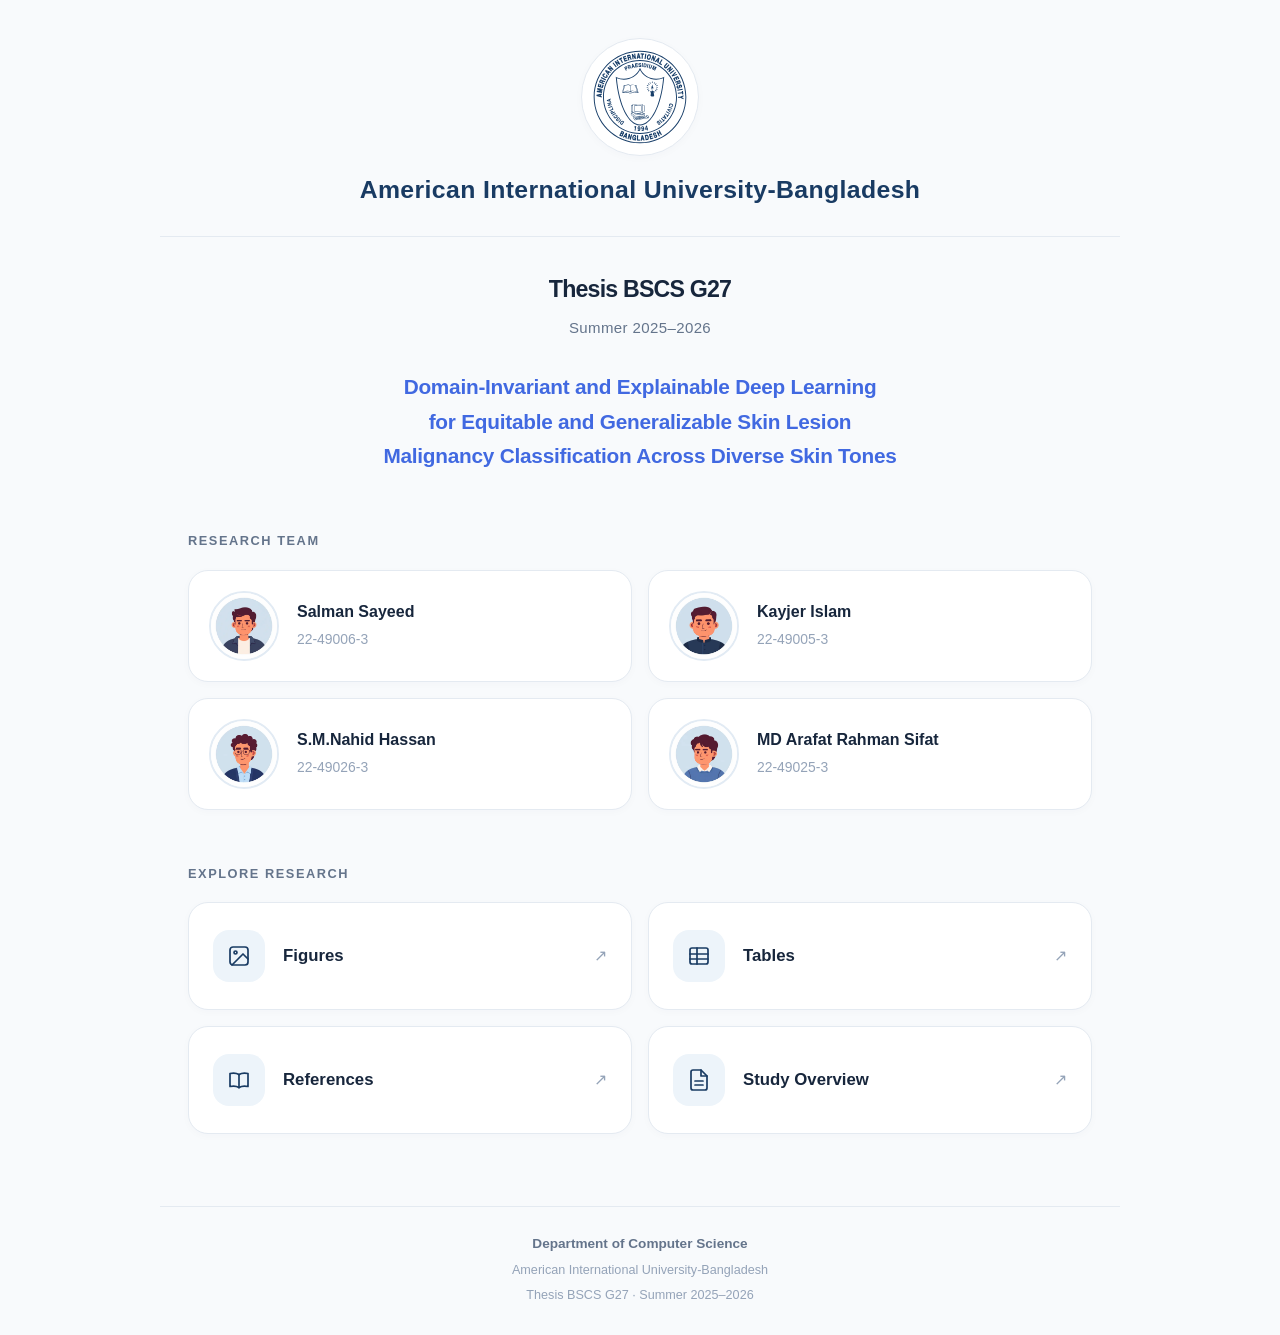
==== commit b8e6c859: "avatar added" ====
--- a/index.html
+++ b/index.html
@@ -76,7 +76,13 @@
 
           <article class="member-card">
             <div class="member-avatar avatar-placeholder" aria-hidden="true">
-              SS
+              <img
+                src="assets/images/avatars/salman.webp"
+                alt=""
+                width="70"
+                height="70"
+                decoding="async"
+              />
             </div>
 
             <div class="member-info">
@@ -90,7 +96,13 @@
 
           <article class="member-card">
             <div class="member-avatar avatar-placeholder" aria-hidden="true">
-              KI
+              <img
+                src="assets/images/avatars/kayjer.webp"
+                alt=""
+                width="70"
+                height="70"
+                decoding="async"
+              />
             </div>
 
             <div class="member-info">
@@ -104,7 +116,13 @@
 
           <article class="member-card">
             <div class="member-avatar avatar-placeholder" aria-hidden="true">
-              NH
+              <img
+                src="assets/images/avatars/nahid.webp"
+                alt=""
+                width="70"
+                height="70"
+                decoding="async"
+              />
             </div>
 
             <div class="member-info">
@@ -118,7 +136,13 @@
 
           <article class="member-card">
             <div class="member-avatar avatar-placeholder" aria-hidden="true">
-              AS
+              <img
+                src="assets/images/avatars/arafat.webp"
+                alt=""
+                width="70"
+                height="70"
+                decoding="async"
+              />
             </div>
 
             <div class="member-info">
--- a/assets/css/styles.css
+++ b/assets/css/styles.css
@@ -2316,3 +2316,979 @@
     transition: none;
   }
 }
+
+/* =========================================================
+   PHASE 6B — STUDY OVERVIEW
+   Thesis Group G27
+   Modern Light Academic Design
+   ========================================================= */
+
+/* ---------------------------------------------------------
+   1. PAGE LAYOUT
+   --------------------------------------------------------- */
+
+.overview-page {
+  --overview-blue: #193b63;
+  --overview-blue-light: #edf4fa;
+  --overview-text: #34465c;
+  --overview-muted: #64748b;
+  --overview-border: #e2eaf2;
+
+  padding-bottom: 90px;
+}
+
+.overview-intro {
+  margin-bottom: 52px;
+}
+
+.overview-section {
+  margin-bottom: 64px;
+}
+
+.overview-section .tables-section-heading {
+  margin-bottom: 24px;
+}
+
+/* ---------------------------------------------------------
+   2. CENTRAL RESEARCH QUESTION
+   --------------------------------------------------------- */
+
+.overview-question-card {
+  padding: clamp(24px, 4vw, 38px);
+
+  background: linear-gradient(135deg, #ffffff 0%, #f0f6fc 100%);
+
+  border: 1px solid #d8e7f4;
+  border-radius: 20px;
+
+  box-shadow: 0 8px 30px rgba(25, 59, 99, 0.035);
+}
+
+.overview-question-label {
+  margin: 0 0 16px;
+
+  color: #286da7;
+
+  font-size: 0.72rem;
+  font-weight: 700;
+  letter-spacing: 0.13em;
+}
+
+.overview-question-text {
+  max-width: 760px;
+
+  margin: 0;
+
+  color: var(--overview-blue);
+
+  font-size: clamp(1.35rem, 2.8vw, 1.85rem);
+  font-weight: 650;
+  line-height: 1.45;
+  letter-spacing: -0.025em;
+}
+
+.overview-question-explanation {
+  max-width: 720px;
+
+  margin: 20px 0 0;
+
+  color: var(--overview-text);
+
+  font-size: 0.98rem;
+  line-height: 1.8;
+}
+
+/* ---------------------------------------------------------
+   3. WORKFLOW CONTAINER
+   --------------------------------------------------------- */
+
+.overview-workflow {
+  margin: 0;
+  padding: 32px 24px 20px;
+
+  background: #ffffff;
+
+  border: 1px solid var(--overview-border);
+  border-radius: 20px;
+
+  box-shadow: 0 6px 26px rgba(25, 59, 99, 0.035);
+}
+
+.overview-process {
+  display: grid;
+
+  grid-template-columns:
+    minmax(0, 1fr)
+    30px
+    minmax(0, 1fr)
+    30px
+    minmax(0, 1fr);
+
+  align-items: start;
+  gap: 8px;
+}
+
+/* ---------------------------------------------------------
+   4. WORKFLOW STEPS
+   --------------------------------------------------------- */
+
+.overview-step {
+  min-width: 0;
+  text-align: center;
+}
+
+.overview-step-visual {
+  display: flex;
+  align-items: center;
+  justify-content: center;
+
+  width: 136px;
+  height: 112px;
+
+  max-width: 100%;
+  margin: 0 auto 22px;
+
+  background: #f2f7fb;
+
+  border: 1px solid #e2edf6;
+  border-radius: 18px;
+}
+
+.overview-step-number {
+  margin: 0 0 8px;
+
+  color: #397bab;
+
+  font-size: 0.69rem;
+  font-weight: 700;
+  letter-spacing: 0.12em;
+}
+
+.overview-step h3 {
+  margin: 0 0 10px;
+
+  color: var(--overview-blue);
+
+  font-size: 1rem;
+  font-weight: 650;
+  line-height: 1.4;
+}
+
+.overview-step > p:last-child {
+  max-width: 225px;
+
+  margin: 0 auto;
+
+  color: var(--overview-muted);
+
+  font-size: 0.85rem;
+  line-height: 1.7;
+}
+
+/* ---------------------------------------------------------
+   5. WORKFLOW ARROWS
+   --------------------------------------------------------- */
+
+.overview-process-arrow {
+  align-self: start;
+
+  margin-top: 43px;
+
+  color: #9aafc3;
+
+  font-size: 1.65rem;
+  font-weight: 400;
+  text-align: center;
+}
+
+/* ---------------------------------------------------------
+   6. CARTOON SKIN LESION ILLUSTRATION
+
+   Conceptual illustration only.
+   Not an actual lesion image.
+   --------------------------------------------------------- */
+
+.overview-lesion-art {
+  display: flex;
+  align-items: center;
+  justify-content: center;
+  gap: 11px;
+}
+
+.lesion-sample {
+  display: flex;
+  align-items: center;
+  justify-content: center;
+
+  width: 49px;
+  height: 59px;
+
+  border-radius: 15px;
+
+  box-shadow:
+    inset 0 0 0 1px rgba(44, 38, 34, 0.08),
+    0 5px 12px rgba(45, 44, 42, 0.06);
+}
+
+.lesion-sample-one {
+  background: #e6beaa;
+}
+
+.lesion-sample-two {
+  background: #a97967;
+}
+
+.lesion-mark {
+  display: block;
+
+  width: 23px;
+  height: 25px;
+
+  background: #78513f;
+
+  border-radius: 51% 43% 55% 47%;
+
+  transform: rotate(-12deg);
+}
+
+.lesion-sample-two .lesion-mark {
+  width: 21px;
+  height: 24px;
+
+  background: #55352e;
+
+  transform: rotate(18deg);
+}
+
+/* ---------------------------------------------------------
+   7. NEURAL NETWORK ILLUSTRATION
+   --------------------------------------------------------- */
+
+.overview-network-art {
+  position: relative;
+
+  display: flex;
+  align-items: center;
+  justify-content: center;
+  gap: 5px;
+
+  width: 115px;
+  height: 70px;
+}
+
+.overview-network-art::before {
+  content: "";
+
+  position: absolute;
+
+  left: 10px;
+  right: 10px;
+  top: 50%;
+
+  height: 2px;
+
+  background: linear-gradient(90deg, #b8d4e9, #4c92c9, #b8d4e9);
+
+  transform: translateY(-50%);
+}
+
+.network-node {
+  position: relative;
+  z-index: 1;
+
+  flex: 0 0 10px;
+
+  width: 10px;
+  height: 10px;
+
+  background: #8fbada;
+
+  border: 2px solid #ffffff;
+  border-radius: 50%;
+
+  box-shadow: 0 0 0 1px #9bc3df;
+}
+
+.network-center {
+  position: relative;
+  z-index: 2;
+
+  flex: 0 0 25px;
+
+  width: 25px;
+  height: 25px;
+
+  background: #286da7;
+
+  border: 5px solid #d7eaf8;
+  border-radius: 50%;
+
+  animation: overview-node-pulse 3s ease-in-out infinite;
+}
+
+@keyframes overview-node-pulse {
+  0%,
+  100% {
+    box-shadow: 0 0 0 0 rgba(40, 109, 167, 0.14);
+  }
+
+  50% {
+    box-shadow: 0 0 0 9px rgba(40, 109, 167, 0);
+  }
+}
+
+/* ---------------------------------------------------------
+   8. EVALUATION BAR ILLUSTRATION
+   --------------------------------------------------------- */
+
+.overview-evaluation-art {
+  display: flex;
+  align-items: flex-end;
+  justify-content: center;
+  gap: 9px;
+
+  width: 110px;
+  height: 69px;
+
+  padding-bottom: 3px;
+}
+
+.evaluation-bar {
+  display: block;
+
+  width: 16px;
+
+  background: linear-gradient(180deg, #458fca, #245e91);
+
+  border-radius: 5px 5px 2px 2px;
+
+  transform-origin: bottom;
+
+  animation: overview-bars-rise 0.8s ease-out both;
+}
+
+.evaluation-bar-one {
+  height: 32px;
+  animation-delay: 0.1s;
+}
+
+.evaluation-bar-two {
+  height: 53px;
+  animation-delay: 0.2s;
+}
+
+.evaluation-bar-three {
+  height: 42px;
+  animation-delay: 0.3s;
+}
+
+.evaluation-bar-four {
+  height: 60px;
+  animation-delay: 0.4s;
+}
+
+@keyframes overview-bars-rise {
+  from {
+    transform: scaleY(0.35);
+    opacity: 0.45;
+  }
+
+  to {
+    transform: scaleY(1);
+    opacity: 1;
+  }
+}
+
+/* ---------------------------------------------------------
+   9. WORKFLOW CAPTION
+   --------------------------------------------------------- */
+
+.overview-workflow-caption {
+  margin-top: 30px;
+  padding-top: 17px;
+
+  color: #7c8997;
+
+  border-top: 1px solid #edf1f5;
+
+  font-size: 0.78rem;
+  line-height: 1.65;
+  text-align: center;
+}
+
+/* ---------------------------------------------------------
+   10. FITZPATRICK DOMAIN CARDS
+   --------------------------------------------------------- */
+
+.overview-domain-grid {
+  display: grid;
+  grid-template-columns: repeat(2, minmax(0, 1fr));
+  gap: 20px;
+}
+
+.overview-domain-card {
+  position: relative;
+
+  min-width: 0;
+  padding: 26px;
+
+  background: #ffffff;
+
+  border: 1px solid var(--overview-border);
+  border-radius: 18px;
+
+  overflow: hidden;
+}
+
+.overview-domain-card::before {
+  content: "";
+
+  position: absolute;
+
+  top: 0;
+  left: 0;
+  right: 0;
+
+  height: 4px;
+
+  background: #78a8ce;
+}
+
+.overview-domain-card:nth-child(2)::before {
+  background: #526f8c;
+}
+
+.overview-domain-label {
+  margin: 0 0 13px;
+
+  color: #397bab;
+
+  font-size: 0.7rem;
+  font-weight: 700;
+  letter-spacing: 0.12em;
+}
+
+.overview-domain-card:nth-child(2) .overview-domain-label {
+  color: #58738d;
+}
+
+.overview-domain-card h3 {
+  margin: 0 0 12px;
+
+  color: var(--overview-blue);
+
+  font-size: 1.25rem;
+  font-weight: 650;
+  letter-spacing: -0.025em;
+}
+
+.overview-domain-card > p:last-child {
+  margin: 0;
+
+  color: var(--overview-muted);
+
+  font-size: 0.91rem;
+  line-height: 1.75;
+}
+
+/* ---------------------------------------------------------
+   11. DOMAIN LIMITATION NOTE
+   --------------------------------------------------------- */
+
+.overview-domain-note {
+  margin: 20px 0 0;
+  padding: 17px 20px;
+
+  color: #51657a;
+  background: #f4f8fc;
+
+  border-left: 3px solid #7ba9ca;
+  border-radius: 0 12px 12px 0;
+
+  font-size: 0.87rem;
+  line-height: 1.8;
+}
+
+/* ---------------------------------------------------------
+   12. EVALUATION METRIC GRID
+   --------------------------------------------------------- */
+
+.overview-metrics-grid {
+  display: grid;
+  grid-template-columns: repeat(2, minmax(0, 1fr));
+  gap: 18px;
+}
+
+.overview-metric-card {
+  min-width: 0;
+
+  padding: 26px;
+
+  background: #ffffff;
+
+  border: 1px solid var(--overview-border);
+  border-radius: 18px;
+
+  box-shadow: 0 3px 14px rgba(25, 59, 99, 0.025);
+}
+
+.overview-metric-icon {
+  display: inline-flex;
+  align-items: center;
+  justify-content: center;
+
+  width: 43px;
+  height: 43px;
+
+  margin-bottom: 20px;
+
+  color: #276fa8;
+  background: #eaf3fa;
+
+  border-radius: 12px;
+
+  font-size: 1.45rem;
+  line-height: 1;
+}
+
+.overview-metric-card h3 {
+  margin: 0 0 10px;
+
+  color: var(--overview-blue);
+
+  font-size: 1rem;
+  font-weight: 650;
+  line-height: 1.45;
+}
+
+.overview-metric-card p {
+  margin: 0;
+
+  color: var(--overview-muted);
+
+  font-size: 0.9rem;
+  line-height: 1.75;
+}
+
+/* ---------------------------------------------------------
+   13. KEY FINDINGS CONTAINER
+   --------------------------------------------------------- */
+
+.overview-findings {
+  display: flex;
+  flex-direction: column;
+  gap: 15px;
+}
+
+/* ---------------------------------------------------------
+   14. INDIVIDUAL RESEARCH FINDING
+   --------------------------------------------------------- */
+
+.overview-finding {
+  display: grid;
+  grid-template-columns: 46px minmax(0, 1fr);
+
+  align-items: start;
+  gap: 20px;
+
+  padding: 24px;
+
+  background: #ffffff;
+
+  border: 1px solid var(--overview-border);
+  border-radius: 17px;
+
+  box-shadow: 0 3px 15px rgba(25, 59, 99, 0.02);
+}
+
+.overview-finding-number {
+  display: inline-flex;
+  align-items: center;
+  justify-content: center;
+
+  width: 43px;
+  height: 43px;
+
+  color: #2a72aa;
+  background: #eaf3fa;
+
+  border-radius: 12px;
+
+  font-size: 0.83rem;
+  font-weight: 700;
+}
+
+.overview-finding h3 {
+  margin: 1px 0 10px;
+
+  color: var(--overview-blue);
+
+  font-size: 1.02rem;
+  font-weight: 650;
+  line-height: 1.45;
+}
+
+.overview-finding p {
+  margin: 0;
+
+  color: var(--overview-muted);
+
+  font-size: 0.91rem;
+  line-height: 1.8;
+}
+
+/* ---------------------------------------------------------
+   15. STUDY LIMITATIONS
+   --------------------------------------------------------- */
+
+.overview-limitations {
+  padding: 25px 30px;
+
+  background: #ffffff;
+
+  border: 1px solid var(--overview-border);
+  border-radius: 18px;
+}
+
+.overview-limitations ul {
+  margin: 0;
+  padding-left: 22px;
+}
+
+.overview-limitations li {
+  padding-left: 5px;
+  margin-bottom: 13px;
+
+  color: var(--overview-text);
+
+  font-size: 0.93rem;
+  line-height: 1.75;
+}
+
+.overview-limitations li:last-child {
+  margin-bottom: 0;
+}
+
+.overview-limitations li::marker {
+  color: #4687bb;
+}
+
+/* ---------------------------------------------------------
+   16. MAIN TAKEAWAY
+   --------------------------------------------------------- */
+
+.overview-takeaway {
+  margin: 12px 0 30px;
+
+  padding: clamp(28px, 5vw, 46px);
+
+  color: #ffffff;
+
+  background: linear-gradient(135deg, #193b63 0%, #265a89 100%);
+
+  border-radius: 22px;
+}
+
+.overview-takeaway-label {
+  margin: 0 0 15px;
+
+  color: #bfdbf1;
+
+  font-size: 0.7rem;
+  font-weight: 700;
+  letter-spacing: 0.14em;
+}
+
+.overview-takeaway h2 {
+  max-width: 700px;
+
+  margin: 0 0 19px;
+
+  color: #ffffff;
+
+  font-size: clamp(1.5rem, 3.3vw, 2.15rem);
+  font-weight: 650;
+  line-height: 1.35;
+  letter-spacing: -0.03em;
+}
+
+.overview-takeaway > p:last-child {
+  max-width: 700px;
+
+  margin: 0;
+
+  color: #e0ebf5;
+
+  font-size: 0.96rem;
+  line-height: 1.85;
+}
+
+/* ---------------------------------------------------------
+   17. EXPLORE LINKS
+   --------------------------------------------------------- */
+
+.overview-explore {
+  display: flex;
+  flex-wrap: wrap;
+  gap: 13px;
+
+  margin-bottom: 20px;
+}
+
+.overview-explore-link {
+  display: inline-flex;
+  align-items: center;
+  justify-content: space-between;
+  gap: 15px;
+
+  min-height: 48px;
+
+  padding: 12px 19px;
+
+  color: var(--overview-blue);
+  background: #ffffff;
+
+  border: 1px solid #dce7f0;
+  border-radius: 12px;
+
+  font-size: 0.88rem;
+  font-weight: 600;
+
+  transition:
+    border-color 0.2s ease,
+    background-color 0.2s ease,
+    transform 0.2s ease;
+}
+
+.overview-explore-link:hover {
+  background: #f2f7fb;
+  border-color: #a6c4dd;
+
+  transform: translateY(-2px);
+}
+
+.overview-explore-link:focus-visible {
+  outline: 3px solid var(--primary);
+  outline-offset: 3px;
+}
+
+.overview-explore-link span {
+  color: #6b99bd;
+  font-size: 1.05rem;
+}
+
+/* =========================================================
+   RESPONSIVE DESIGN
+   ========================================================= */
+
+/* ---------------------------------------------------------
+   18. TABLETS
+   --------------------------------------------------------- */
+
+@media (max-width: 768px) {
+  .overview-page {
+    padding-bottom: 70px;
+  }
+
+  .overview-intro {
+    margin-bottom: 42px;
+  }
+
+  .overview-section {
+    margin-bottom: 50px;
+  }
+
+  .overview-workflow {
+    padding: 26px 16px 20px;
+  }
+
+  .overview-process {
+    gap: 5px;
+  }
+
+  .overview-step-visual {
+    width: 118px;
+    height: 103px;
+  }
+
+  .overview-domain-card,
+  .overview-metric-card {
+    padding: 22px;
+  }
+
+  .overview-finding {
+    padding: 21px;
+  }
+}
+
+/* ---------------------------------------------------------
+   19. SMALL TABLETS AND PHONES
+   --------------------------------------------------------- */
+
+@media (max-width: 700px) {
+  .overview-process {
+    grid-template-columns: minmax(0, 1fr);
+
+    gap: 15px;
+  }
+
+  .overview-step {
+    max-width: 390px;
+    margin: 0 auto;
+  }
+
+  .overview-step-visual {
+    width: 136px;
+    height: 112px;
+
+    margin-bottom: 18px;
+  }
+
+  .overview-process-arrow {
+    margin: 0 auto;
+
+    transform: rotate(90deg);
+
+    font-size: 1.5rem;
+    line-height: 1;
+  }
+
+  .overview-workflow-caption {
+    margin-top: 25px;
+  }
+}
+
+/* ---------------------------------------------------------
+   20. MOBILE
+   --------------------------------------------------------- */
+
+@media (max-width: 600px) {
+  .overview-page {
+    padding-bottom: 55px;
+  }
+
+  .overview-intro {
+    margin-bottom: 36px;
+  }
+
+  .overview-section {
+    margin-bottom: 43px;
+  }
+
+  .overview-section .tables-section-heading {
+    margin-bottom: 20px;
+  }
+
+  .overview-question-card {
+    padding: 24px 21px;
+  }
+
+  .overview-question-text {
+    font-size: 1.35rem;
+  }
+
+  .overview-question-explanation {
+    font-size: 0.91rem;
+  }
+
+  .overview-domain-grid,
+  .overview-metrics-grid {
+    grid-template-columns: minmax(0, 1fr);
+    gap: 14px;
+  }
+
+  .overview-domain-card,
+  .overview-metric-card {
+    padding: 22px;
+  }
+
+  .overview-finding {
+    grid-template-columns: 39px minmax(0, 1fr);
+    gap: 14px;
+
+    padding: 19px;
+  }
+
+  .overview-finding-number {
+    width: 38px;
+    height: 38px;
+
+    font-size: 0.75rem;
+  }
+
+  .overview-finding h3 {
+    font-size: 0.96rem;
+  }
+
+  .overview-finding p {
+    font-size: 0.87rem;
+    line-height: 1.75;
+  }
+
+  .overview-limitations {
+    padding: 22px;
+  }
+
+  .overview-takeaway {
+    padding: 28px 23px;
+    border-radius: 17px;
+  }
+
+  .overview-takeaway > p:last-child {
+    font-size: 0.9rem;
+  }
+
+  .overview-explore {
+    flex-direction: column;
+  }
+
+  .overview-explore-link {
+    width: 100%;
+  }
+}
+
+/* ---------------------------------------------------------
+   21. SMALL PHONES
+   --------------------------------------------------------- */
+
+@media (max-width: 380px) {
+  .overview-workflow {
+    padding: 22px 14px 18px;
+  }
+
+  .overview-question-text {
+    font-size: 1.2rem;
+  }
+
+  .overview-finding {
+    gap: 11px;
+    padding: 16px;
+  }
+
+  .overview-finding p {
+    font-size: 0.84rem;
+  }
+
+  .overview-domain-note {
+    padding: 15px;
+  }
+}
+
+/* ---------------------------------------------------------
+   22. REDUCED MOTION ACCESSIBILITY
+   --------------------------------------------------------- */
+
+@media (prefers-reduced-motion: reduce) {
+  .network-center,
+  .evaluation-bar {
+    animation: none !important;
+  }
+
+  .overview-explore-link {
+    transition: none;
+  }
+
+  .overview-explore-link:hover {
+    transform: none;
+  }
+}
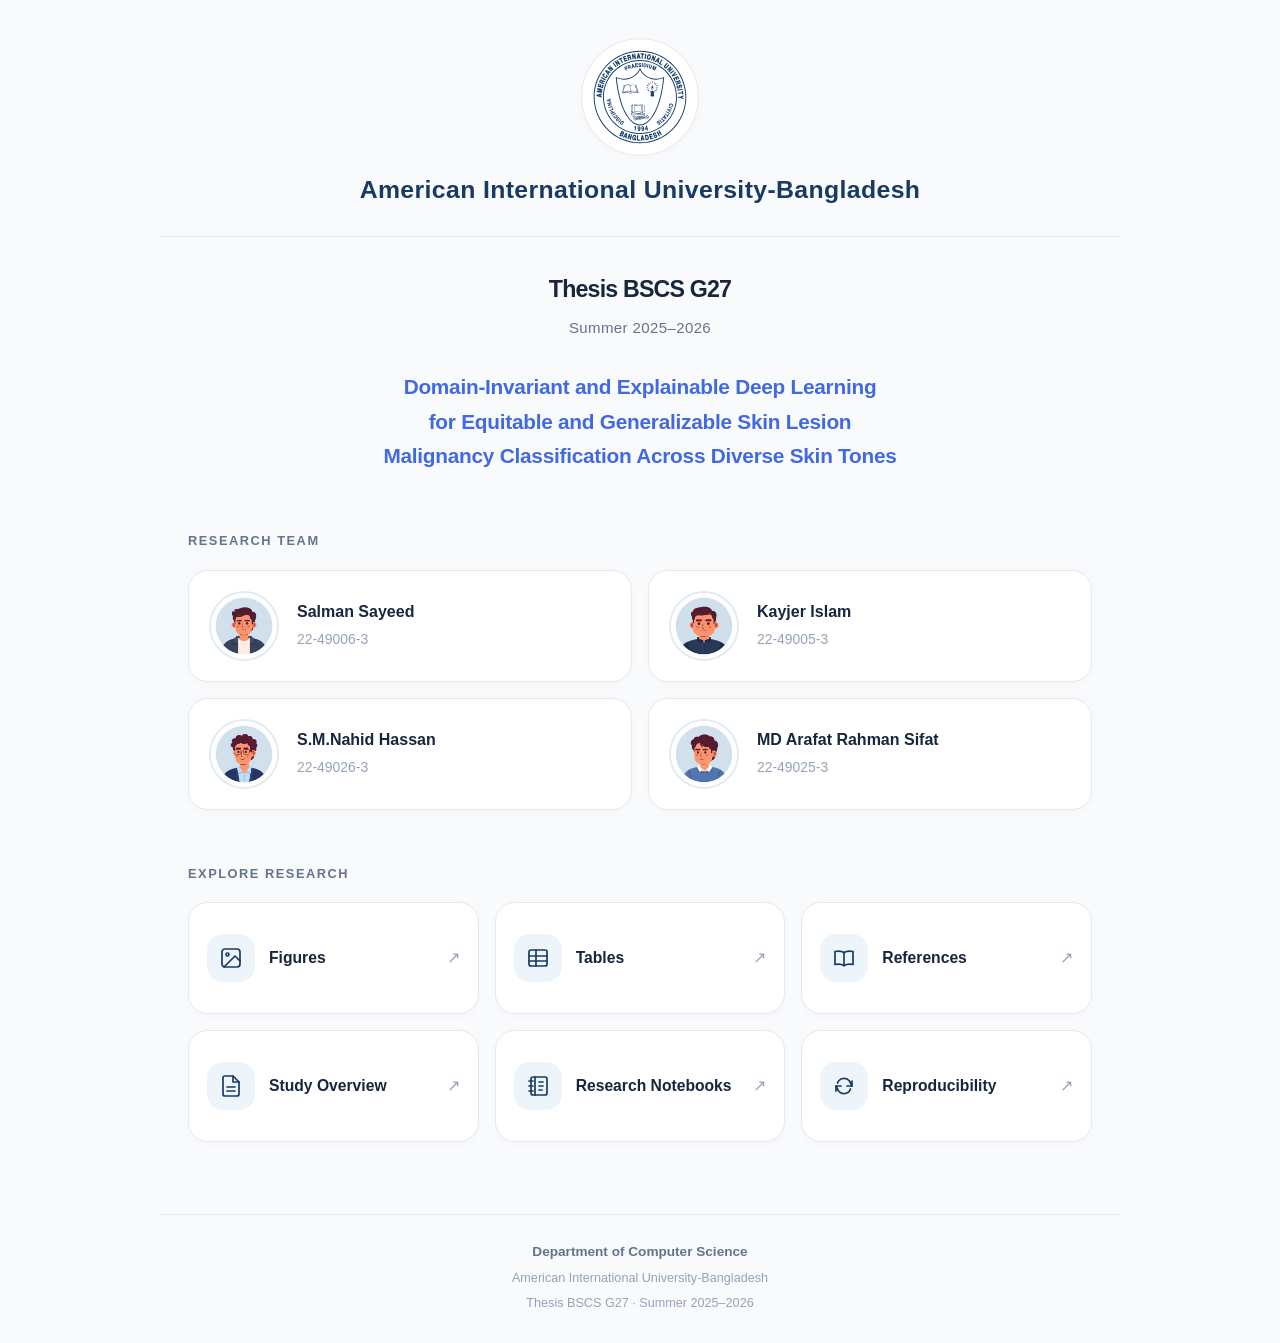
==== commit d86148f4: "readme.md added" ====
--- a/index.html
+++ b/index.html
@@ -1,6 +1,10 @@
 <!doctype html>
 <html lang="en">
   <head>
+    <!-- Website favicon -->
+    <link rel="icon" href="/favicon.ico" />
+    <link rel="icon" type="image/png" sizes="32x32" href="/favicon-32x32.png" />
+    <link rel="apple-touch-icon" sizes="180x180" href="/apple-touch-icon.png" />
     <meta charset="UTF-8" />
 
     <meta name="viewport" content="width=device-width, initial-scale=1.0" />
@@ -243,6 +247,53 @@
 
             <span class="resource-arrow" aria-hidden="true"> ↗ </span>
           </a>
+          <!-- RESEARCH NOTEBOOKS -->
+
+          <a href="pages/notebooks.html" class="resource-card">
+            <span class="resource-icon" aria-hidden="true">
+              <svg viewBox="0 0 24 24">
+                <rect x="5" y="3" width="16" height="18" rx="2"></rect>
+
+                <path d="M9 3v18"></path>
+
+                <path d="M13 8h4"></path>
+
+                <path d="M13 12h4"></path>
+
+                <path d="M13 16h3"></path>
+
+                <path d="M3 7h4"></path>
+
+                <path d="M3 12h4"></path>
+
+                <path d="M3 17h4"></path>
+              </svg>
+            </span>
+
+            <span class="resource-name"> Research Notebooks </span>
+
+            <span class="resource-arrow" aria-hidden="true"> ↗ </span>
+          </a>
+
+          <!-- REPRODUCIBILITY -->
+
+          <a href="pages/reproducibility.html" class="resource-card">
+            <span class="resource-icon" aria-hidden="true">
+              <svg viewBox="0 0 24 24">
+                <path d="M20 7v5h-5"></path>
+
+                <path d="M4 17v-5h5"></path>
+
+                <path d="M5.5 9a7 7 0 0 1 12-2L20 12"></path>
+
+                <path d="M18.5 15a7 7 0 0 1-12 2L4 12"></path>
+              </svg>
+            </span>
+
+            <span class="resource-name"> Reproducibility </span>
+
+            <span class="resource-arrow" aria-hidden="true"> ↗ </span>
+          </a>
         </nav>
       </section>
     </main>
--- a/assets/css/styles.css
+++ b/assets/css/styles.css
@@ -3292,3 +3292,1629 @@
     transform: none;
   }
 }
+/* =========================================================
+   PHASE 8D-B — RESEARCH NOTEBOOKS PAGE
+   Thesis Group G27
+   ========================================================= */
+
+/* ---------------------------------------------------------
+   1. PAGE LAYOUT
+   --------------------------------------------------------- */
+
+.notebooks-page {
+  padding-bottom: 90px;
+}
+
+.notebooks-page .tables-intro {
+  margin-bottom: 36px;
+}
+
+/* ---------------------------------------------------------
+   2. IMPORTANT INFORMATION PANEL
+   --------------------------------------------------------- */
+
+.notebooks-notice {
+  display: grid;
+  grid-template-columns: 38px minmax(0, 1fr);
+  align-items: start;
+
+  gap: 18px;
+
+  margin-bottom: 54px;
+  padding: 24px 26px;
+
+  background: #f0f6fc;
+
+  border: 1px solid #d8e7f4;
+  border-radius: var(--radius-lg);
+}
+
+.notebooks-notice-icon {
+  display: flex;
+  align-items: center;
+  justify-content: center;
+
+  width: 36px;
+  height: 36px;
+
+  flex-shrink: 0;
+
+  background: var(--primary);
+  color: #ffffff;
+
+  border-radius: 50%;
+
+  font-size: 1rem;
+  font-weight: 700;
+  font-family: Georgia, serif;
+}
+
+.notebooks-notice-content {
+  min-width: 0;
+}
+
+.notebooks-notice-content h2 {
+  margin: 2px 0 10px;
+
+  color: var(--primary);
+
+  font-size: 1.02rem;
+  font-weight: 650;
+  line-height: 1.4;
+}
+
+.notebooks-notice-content p {
+  margin: 0 0 10px;
+
+  color: #50657c;
+
+  font-size: 0.9rem;
+  line-height: 1.8;
+}
+
+.notebooks-notice-content p:last-child {
+  margin-bottom: 0;
+}
+
+/* ---------------------------------------------------------
+   3. NOTEBOOK COLLECTION
+   --------------------------------------------------------- */
+
+.notebook-section {
+  margin-bottom: 58px;
+}
+
+.notebook-section .tables-section-heading {
+  margin-bottom: 26px;
+}
+
+/* ---------------------------------------------------------
+   4. NOTEBOOK GRID
+   --------------------------------------------------------- */
+
+.notebook-grid {
+  display: grid;
+
+  grid-template-columns: repeat(2, minmax(0, 1fr));
+
+  align-items: stretch;
+  gap: 20px;
+}
+
+/* ---------------------------------------------------------
+   5. NOTEBOOK CARDS
+   --------------------------------------------------------- */
+
+.notebook-card {
+  display: flex;
+  flex-direction: column;
+
+  min-width: 0;
+  height: 100%;
+
+  padding: 26px;
+
+  background: var(--surface);
+
+  border: 1px solid var(--border);
+  border-radius: var(--radius-lg);
+
+  box-shadow: var(--shadow-sm);
+
+  transition:
+    border-color var(--transition),
+    box-shadow var(--transition),
+    transform var(--transition);
+}
+
+.notebook-card:hover {
+  border-color: var(--border-hover);
+
+  box-shadow: var(--shadow-md);
+
+  transform: translateY(-3px);
+}
+
+/* ---------------------------------------------------------
+   6. PHASE AND CATEGORY LABELS
+   --------------------------------------------------------- */
+
+.notebook-card-top {
+  display: flex;
+  align-items: center;
+  justify-content: space-between;
+
+  flex-wrap: wrap;
+  gap: 9px;
+
+  margin-bottom: 22px;
+}
+
+.notebook-phase {
+  display: inline-flex;
+  align-items: center;
+  justify-content: center;
+
+  padding: 6px 11px;
+
+  background: var(--primary-soft);
+
+  border: 1px solid #dce8f3;
+  border-radius: 8px;
+
+  color: var(--primary);
+
+  font-size: 0.72rem;
+  font-weight: 700;
+  line-height: 1.3;
+  letter-spacing: 0.025em;
+
+  white-space: nowrap;
+}
+
+.notebook-category {
+  color: var(--text-secondary);
+
+  font-size: 0.73rem;
+  font-weight: 550;
+  line-height: 1.4;
+}
+
+/* ---------------------------------------------------------
+   7. NOTEBOOK TITLE
+   --------------------------------------------------------- */
+
+.notebook-title {
+  margin: 0 0 13px;
+
+  color: var(--text);
+
+  font-size: clamp(1.05rem, 2vw, 1.17rem);
+  font-weight: 650;
+  line-height: 1.4;
+
+  letter-spacing: -0.018em;
+}
+
+/* ---------------------------------------------------------
+   8. NOTEBOOK DESCRIPTION
+   --------------------------------------------------------- */
+
+.notebook-description {
+  margin: 0 0 22px;
+
+  color: var(--text-secondary);
+
+  font-size: 0.9rem;
+  line-height: 1.8;
+}
+
+/* ---------------------------------------------------------
+   9. NOTEBOOK FILE NAME
+   --------------------------------------------------------- */
+
+.notebook-filename {
+  min-width: 0;
+
+  margin: auto 0 20px;
+  padding: 13px 14px;
+
+  background: #f5f8fb;
+
+  border: 1px solid #e8eef5;
+  border-radius: var(--radius-sm);
+
+  color: #49627c;
+
+  font-size: 0.75rem;
+  line-height: 1.7;
+
+  overflow-wrap: anywhere;
+}
+
+.notebook-filename code {
+  font-family: "SFMono-Regular", Consolas, "Liberation Mono", Menlo, monospace;
+
+  font-size: inherit;
+
+  white-space: normal;
+  overflow-wrap: anywhere;
+}
+
+/* ---------------------------------------------------------
+   10. NOTEBOOK ACTION BUTTONS
+   --------------------------------------------------------- */
+
+.notebook-actions {
+  display: flex;
+  flex-wrap: wrap;
+
+  gap: 10px;
+
+  margin-top: auto;
+}
+
+.notebook-button {
+  display: inline-flex;
+  align-items: center;
+  justify-content: center;
+
+  flex: 1 1 160px;
+
+  min-width: 0;
+  min-height: 45px;
+
+  padding: 11px 14px;
+
+  border: 1px solid transparent;
+  border-radius: 11px;
+
+  font-size: 0.8rem;
+  font-weight: 600;
+  line-height: 1.4;
+
+  text-align: center;
+
+  transition:
+    background-color var(--transition),
+    border-color var(--transition),
+    color var(--transition),
+    transform var(--transition);
+}
+
+/* Primary: Download */
+
+.notebook-button-primary {
+  background: var(--primary);
+  border-color: var(--primary);
+
+  color: #ffffff;
+}
+
+.notebook-button-primary:hover {
+  background: var(--primary-hover);
+  border-color: var(--primary-hover);
+
+  color: #ffffff;
+
+  transform: translateY(-2px);
+}
+
+/* Secondary: GitHub */
+
+.notebook-button-secondary {
+  background: #ffffff;
+
+  border-color: #d6e2ed;
+
+  color: var(--primary);
+}
+
+.notebook-button-secondary:hover {
+  background: var(--primary-soft);
+
+  border-color: #b7cde1;
+
+  color: var(--primary);
+
+  transform: translateY(-2px);
+}
+
+/* Keyboard accessibility */
+
+.notebook-button:focus-visible {
+  outline: 3px solid var(--primary);
+  outline-offset: 3px;
+}
+
+/* ---------------------------------------------------------
+   11. DATASET INFORMATION SECTION
+   --------------------------------------------------------- */
+
+.notebooks-dataset-section {
+  margin-bottom: 32px;
+}
+
+.notebooks-dataset-card {
+  position: relative;
+
+  overflow: hidden;
+
+  padding: clamp(25px, 4vw, 36px);
+
+  background: linear-gradient(135deg, #ffffff 0%, #f2f7fc 100%);
+
+  border: 1px solid #dae7f2;
+  border-radius: var(--radius-lg);
+
+  box-shadow: var(--shadow-sm);
+}
+
+.notebooks-dataset-card::before {
+  content: "";
+
+  position: absolute;
+
+  top: 0;
+  left: 0;
+  right: 0;
+
+  height: 4px;
+
+  background: linear-gradient(90deg, #193b63, #5c9fcd);
+}
+
+.notebooks-dataset-label {
+  margin: 0 0 12px;
+
+  color: #397bab;
+
+  font-size: 0.7rem;
+  font-weight: 700;
+
+  letter-spacing: 0.13em;
+}
+
+.notebooks-dataset-card h2 {
+  margin: 0 0 18px;
+
+  color: var(--primary);
+
+  font-size: clamp(1.3rem, 2.8vw, 1.65rem);
+  font-weight: 650;
+  line-height: 1.35;
+
+  letter-spacing: -0.025em;
+}
+
+.notebooks-dataset-card > p:not(.notebooks-dataset-label) {
+  max-width: 780px;
+
+  margin: 0 0 15px;
+
+  color: #51657a;
+
+  font-size: 0.92rem;
+  line-height: 1.85;
+}
+
+/* ---------------------------------------------------------
+   12. ORIGINAL DATASET LINK
+   --------------------------------------------------------- */
+
+.notebooks-dataset-link {
+  display: inline-flex;
+  align-items: center;
+  justify-content: center;
+
+  gap: 9px;
+
+  min-height: 45px;
+
+  margin-top: 13px;
+  padding: 11px 17px;
+
+  background: #ffffff;
+
+  border: 1px solid #cbddec;
+  border-radius: 11px;
+
+  color: var(--primary);
+
+  font-size: 0.83rem;
+  font-weight: 650;
+  line-height: 1.4;
+
+  transition:
+    background-color var(--transition),
+    border-color var(--transition),
+    transform var(--transition);
+}
+
+.notebooks-dataset-link:hover {
+  background: var(--primary-soft);
+
+  border-color: var(--border-hover);
+
+  transform: translateY(-2px);
+}
+
+/* ---------------------------------------------------------
+   13. RESEARCH INTERPRETATION NOTE
+   --------------------------------------------------------- */
+
+.notebooks-research-note {
+  padding: 19px 22px;
+
+  background: #f4f7fa;
+
+  border-left: 3px solid #8aa9c4;
+  border-radius: 0 12px 12px 0;
+}
+
+.notebooks-research-note p {
+  margin: 0;
+
+  color: var(--text-secondary);
+
+  font-size: 0.85rem;
+  line-height: 1.85;
+}
+
+.notebooks-research-note strong {
+  color: var(--text);
+  font-weight: 650;
+}
+
+/* =========================================================
+   RESPONSIVE DESIGN
+   ========================================================= */
+
+/* ---------------------------------------------------------
+   14. TABLETS
+   --------------------------------------------------------- */
+
+@media (max-width: 768px) {
+  .notebooks-page {
+    padding-bottom: 70px;
+  }
+
+  .notebooks-notice {
+    margin-bottom: 44px;
+    padding: 22px;
+  }
+
+  .notebook-grid {
+    gap: 15px;
+  }
+
+  .notebook-card {
+    padding: 21px;
+  }
+
+  .notebook-section {
+    margin-bottom: 48px;
+  }
+}
+
+/* ---------------------------------------------------------
+   15. MOBILE PHONES
+   --------------------------------------------------------- */
+
+@media (max-width: 600px) {
+  .notebooks-page {
+    padding-bottom: 55px;
+  }
+
+  .notebooks-page .tables-intro {
+    margin-bottom: 28px;
+  }
+
+  .notebooks-notice {
+    grid-template-columns: 32px minmax(0, 1fr);
+
+    gap: 13px;
+
+    margin-bottom: 38px;
+    padding: 18px;
+  }
+
+  .notebooks-notice-icon {
+    width: 31px;
+    height: 31px;
+
+    font-size: 0.9rem;
+  }
+
+  .notebooks-notice-content h2 {
+    font-size: 0.96rem;
+  }
+
+  .notebooks-notice-content p {
+    font-size: 0.85rem;
+    line-height: 1.75;
+  }
+
+  .notebook-grid {
+    grid-template-columns: minmax(0, 1fr);
+    gap: 14px;
+  }
+
+  .notebook-card {
+    padding: 22px;
+  }
+
+  .notebook-card-top {
+    margin-bottom: 18px;
+  }
+
+  .notebook-description {
+    font-size: 0.88rem;
+  }
+
+  .notebook-section {
+    margin-bottom: 42px;
+  }
+
+  .notebooks-dataset-card {
+    padding: 25px 21px;
+  }
+
+  .notebooks-dataset-card > p:not(.notebooks-dataset-label) {
+    font-size: 0.88rem;
+    line-height: 1.8;
+  }
+
+  .notebooks-research-note {
+    padding: 17px 18px;
+  }
+
+  .notebooks-research-note p {
+    font-size: 0.82rem;
+  }
+}
+
+/* ---------------------------------------------------------
+   16. SMALL PHONES
+   --------------------------------------------------------- */
+
+@media (max-width: 420px) {
+  .notebook-card {
+    padding: 19px;
+  }
+
+  .notebook-actions {
+    flex-direction: column;
+  }
+
+  .notebook-button {
+    flex: 0 0 auto;
+    width: 100%;
+  }
+
+  .notebook-filename {
+    font-size: 0.7rem;
+  }
+
+  .notebook-category {
+    font-size: 0.7rem;
+  }
+
+  .notebooks-dataset-link {
+    width: 100%;
+  }
+}
+
+/* ---------------------------------------------------------
+   17. REDUCED MOTION ACCESSIBILITY
+   --------------------------------------------------------- */
+
+@media (prefers-reduced-motion: reduce) {
+  .notebook-card,
+  .notebook-button,
+  .notebooks-dataset-link {
+    transition: none;
+  }
+
+  .notebook-card:hover,
+  .notebook-button:hover,
+  .notebooks-dataset-link:hover {
+    transform: none;
+  }
+}
+/* =========================================================
+   PHASE 8E-B — RESEARCH REPRODUCIBILITY
+   Thesis Group G27
+   Modern Light Academic Design
+   ========================================================= */
+
+/* ---------------------------------------------------------
+   1. PAGE LAYOUT
+   --------------------------------------------------------- */
+
+.reproducibility-page {
+  padding-bottom: 90px;
+}
+
+.repro-intro {
+  margin-bottom: 52px;
+}
+
+.repro-section {
+  margin-bottom: 64px;
+}
+
+.repro-section .tables-section-heading {
+  margin-bottom: 26px;
+}
+
+/* ---------------------------------------------------------
+   2. EXPERIMENTAL ENVIRONMENT GRID
+   --------------------------------------------------------- */
+
+.repro-facts-grid {
+  display: grid;
+  grid-template-columns: repeat(2, minmax(0, 1fr));
+
+  gap: 18px;
+}
+
+/* ---------------------------------------------------------
+   3. EXPERIMENTAL ENVIRONMENT CARDS
+   --------------------------------------------------------- */
+
+.repro-fact-card {
+  min-width: 0;
+
+  padding: 27px;
+
+  background: var(--surface);
+
+  border: 1px solid var(--border);
+  border-radius: var(--radius-lg);
+
+  box-shadow: var(--shadow-sm);
+
+  transition:
+    border-color var(--transition),
+    box-shadow var(--transition),
+    transform var(--transition);
+}
+
+.repro-fact-card:hover {
+  border-color: var(--border-hover);
+
+  box-shadow: var(--shadow-md);
+
+  transform: translateY(-3px);
+}
+
+/* Card number */
+
+.repro-fact-icon {
+  display: inline-flex;
+  align-items: center;
+  justify-content: center;
+
+  width: 45px;
+  height: 45px;
+
+  margin-bottom: 20px;
+
+  background: var(--primary-soft);
+
+  border: 1px solid #dce8f3;
+  border-radius: 13px;
+
+  color: var(--primary);
+
+  font-size: 0.78rem;
+  font-weight: 700;
+}
+
+/* Card label */
+
+.repro-fact-label {
+  margin: 0 0 9px;
+
+  color: #5b86ab;
+
+  font-size: 0.69rem;
+  font-weight: 700;
+
+  letter-spacing: 0.12em;
+}
+
+/* Card heading */
+
+.repro-fact-card h3 {
+  margin: 0 0 9px;
+
+  color: var(--primary);
+
+  font-size: 1.15rem;
+  font-weight: 650;
+  line-height: 1.4;
+
+  letter-spacing: -0.02em;
+}
+
+/* Card description */
+
+.repro-fact-card > p:last-child {
+  margin: 0;
+
+  color: var(--text-secondary);
+
+  font-size: 0.9rem;
+  line-height: 1.75;
+}
+
+/* ---------------------------------------------------------
+   4. REPRODUCTION WORKFLOW
+   --------------------------------------------------------- */
+
+.repro-steps {
+  position: relative;
+
+  display: flex;
+  flex-direction: column;
+
+  gap: 15px;
+
+  margin: 0;
+  padding: 0;
+
+  list-style: none;
+}
+
+/* ---------------------------------------------------------
+   5. INDIVIDUAL WORKFLOW STEPS
+   --------------------------------------------------------- */
+
+.repro-step {
+  position: relative;
+
+  display: grid;
+  grid-template-columns: 47px minmax(0, 1fr);
+
+  align-items: start;
+
+  gap: 21px;
+
+  padding: 26px;
+
+  background: var(--surface);
+
+  border: 1px solid var(--border);
+  border-radius: 18px;
+
+  box-shadow: var(--shadow-sm);
+
+  transition:
+    border-color var(--transition),
+    box-shadow var(--transition);
+}
+
+.repro-step:hover {
+  border-color: var(--border-hover);
+
+  box-shadow: var(--shadow-md);
+}
+
+/* Workflow step number */
+
+.repro-step-number {
+  display: inline-flex;
+  align-items: center;
+  justify-content: center;
+
+  width: 45px;
+  height: 45px;
+
+  background: var(--primary-soft);
+
+  border: 1px solid #dae8f3;
+  border-radius: 13px;
+
+  color: var(--primary);
+
+  font-size: 0.82rem;
+  font-weight: 700;
+}
+
+/* Workflow content */
+
+.repro-step-content {
+  min-width: 0;
+}
+
+.repro-step-content h3 {
+  margin: 2px 0 12px;
+
+  color: var(--primary);
+
+  font-size: 1.07rem;
+  font-weight: 650;
+  line-height: 1.45;
+
+  letter-spacing: -0.015em;
+}
+
+.repro-step-content p {
+  margin: 0 0 13px;
+
+  color: var(--text-secondary);
+
+  font-size: 0.91rem;
+  line-height: 1.85;
+}
+
+.repro-step-content p:last-child {
+  margin-bottom: 0;
+}
+
+/* ---------------------------------------------------------
+   6. WORKFLOW NOTES
+   --------------------------------------------------------- */
+
+.repro-step-note {
+  margin-top: 17px;
+  padding: 14px 17px;
+
+  background: #f1f6fb;
+
+  border-left: 3px solid #83a9c9;
+  border-radius: 0 10px 10px 0;
+
+  color: #526c83;
+
+  font-size: 0.84rem;
+  line-height: 1.8;
+}
+
+/* ---------------------------------------------------------
+   7. INLINE RESOURCE LINKS
+   --------------------------------------------------------- */
+
+.repro-inline-link {
+  display: inline-flex;
+  align-items: center;
+
+  gap: 6px;
+
+  margin-top: 4px;
+
+  color: #286da7;
+
+  font-size: 0.88rem;
+  font-weight: 650;
+  line-height: 1.5;
+
+  transition: color var(--transition);
+}
+
+.repro-inline-link:hover {
+  color: var(--primary);
+
+  text-decoration: underline;
+  text-underline-offset: 4px;
+}
+
+.repro-step-links {
+  display: flex;
+  flex-wrap: wrap;
+
+  gap: 20px;
+
+  margin-top: 10px;
+}
+
+/* ---------------------------------------------------------
+   8. RESOURCE TABLE CONTAINER
+   --------------------------------------------------------- */
+
+.repro-table-scroll {
+  width: 100%;
+
+  overflow-x: auto;
+  overscroll-behavior-inline: contain;
+
+  background: var(--surface);
+
+  border: 1px solid var(--border);
+  border-radius: var(--radius-lg);
+
+  box-shadow: var(--shadow-sm);
+
+  -webkit-overflow-scrolling: touch;
+}
+
+/* ---------------------------------------------------------
+   9. RESOURCE AVAILABILITY TABLE
+   --------------------------------------------------------- */
+
+.repro-resource-table {
+  width: 100%;
+
+  border-collapse: collapse;
+  border-spacing: 0;
+
+  text-align: left;
+}
+
+.repro-resource-table thead {
+  background: #f2f6fa;
+}
+
+.repro-resource-table thead th {
+  padding: 18px 20px;
+
+  color: var(--primary);
+
+  border-bottom: 1px solid var(--border);
+
+  font-size: 0.77rem;
+  font-weight: 700;
+
+  letter-spacing: 0.025em;
+}
+
+.repro-resource-table tbody th,
+.repro-resource-table tbody td {
+  padding: 20px;
+
+  border-bottom: 1px solid #edf1f5;
+
+  vertical-align: middle;
+
+  font-size: 0.88rem;
+  line-height: 1.7;
+}
+
+.repro-resource-table tbody th {
+  width: 28%;
+
+  color: var(--text);
+
+  font-weight: 650;
+}
+
+.repro-resource-table tbody td {
+  color: var(--text-secondary);
+}
+
+.repro-resource-table tbody tr:last-child th,
+.repro-resource-table tbody tr:last-child td {
+  border-bottom: none;
+}
+
+.repro-resource-table tbody tr:hover {
+  background: #fafcfe;
+}
+
+/* ---------------------------------------------------------
+   10. RESOURCE STATUS BADGES
+   --------------------------------------------------------- */
+
+.repro-status {
+  display: inline-flex;
+  align-items: center;
+  justify-content: center;
+
+  padding: 6px 11px;
+
+  border: 1px solid transparent;
+  border-radius: 999px;
+
+  font-size: 0.73rem;
+  font-weight: 650;
+  line-height: 1.35;
+
+  white-space: nowrap;
+}
+
+/* Public */
+
+.repro-status-public {
+  background: #eaf7ef;
+
+  border-color: #ccebd7;
+
+  color: #256342;
+}
+
+/* External source */
+
+.repro-status-external {
+  background: #eaf3fc;
+
+  border-color: #cfe2f5;
+
+  color: #285d92;
+}
+
+/* Restricted access */
+
+.repro-status-restricted {
+  background: #fff5e8;
+
+  border-color: #f1dfc4;
+
+  color: #96611f;
+}
+
+/* Not included */
+
+.repro-status-unavailable {
+  background: #f2f4f7;
+
+  border-color: #e0e5eb;
+
+  color: #657184;
+}
+
+/* ---------------------------------------------------------
+   11. LIMITATIONS CONTAINER
+   --------------------------------------------------------- */
+
+.repro-limitations-card {
+  padding: 28px 32px;
+
+  background: var(--surface);
+
+  border: 1px solid var(--border);
+  border-radius: var(--radius-lg);
+
+  box-shadow: var(--shadow-sm);
+}
+
+.repro-limitations-card ul {
+  margin: 0;
+
+  padding-left: 21px;
+}
+
+.repro-limitations-card li {
+  margin-bottom: 16px;
+  padding-left: 5px;
+
+  color: var(--text-secondary);
+
+  font-size: 0.91rem;
+  line-height: 1.85;
+}
+
+.repro-limitations-card li:last-child {
+  margin-bottom: 0;
+}
+
+.repro-limitations-card li::marker {
+  color: #4382b5;
+}
+
+.repro-limitations-card strong {
+  color: var(--text);
+
+  font-weight: 650;
+}
+
+/* ---------------------------------------------------------
+   12. GITHUB REPOSITORY PANEL
+   --------------------------------------------------------- */
+
+.repro-repository-section {
+  margin-top: 20px;
+}
+
+.repro-repository-card {
+  padding: clamp(29px, 5vw, 45px);
+
+  background: linear-gradient(135deg, #193b63 0%, #265b8b 100%);
+
+  border-radius: 22px;
+
+  color: #ffffff;
+}
+
+.repro-repository-eyebrow {
+  margin: 0 0 15px;
+
+  color: #bfdcf2;
+
+  font-size: 0.7rem;
+  font-weight: 700;
+
+  letter-spacing: 0.14em;
+}
+
+.repro-repository-card h2 {
+  margin: 0 0 16px;
+
+  color: #ffffff;
+
+  font-size: clamp(1.45rem, 3vw, 1.95rem);
+  font-weight: 650;
+  line-height: 1.35;
+
+  letter-spacing: -0.025em;
+}
+
+.repro-repository-card > p:not(.repro-repository-eyebrow) {
+  max-width: 670px;
+
+  margin: 0;
+
+  color: #e0ebf5;
+
+  font-size: 0.94rem;
+  line-height: 1.8;
+}
+
+/* ---------------------------------------------------------
+   13. GITHUB PANEL BUTTONS
+   --------------------------------------------------------- */
+
+.repro-repository-actions {
+  display: flex;
+  flex-wrap: wrap;
+
+  gap: 12px;
+
+  margin-top: 27px;
+}
+
+.repro-repository-button {
+  display: inline-flex;
+  align-items: center;
+  justify-content: center;
+
+  min-height: 47px;
+
+  padding: 12px 19px;
+
+  border: 1px solid transparent;
+  border-radius: 11px;
+
+  font-size: 0.85rem;
+  font-weight: 650;
+  line-height: 1.4;
+
+  text-align: center;
+
+  transition:
+    background-color var(--transition),
+    border-color var(--transition),
+    color var(--transition),
+    transform var(--transition);
+}
+
+/* Primary button */
+
+.repro-repository-button-primary {
+  background: #ffffff;
+
+  color: var(--primary);
+}
+
+.repro-repository-button-primary:hover {
+  background: #edf4fa;
+
+  transform: translateY(-2px);
+}
+
+/* Secondary button */
+
+.repro-repository-button-secondary {
+  background: rgba(255, 255, 255, 0.09);
+
+  border-color: rgba(255, 255, 255, 0.3);
+
+  color: #ffffff;
+}
+
+.repro-repository-button-secondary:hover {
+  background: rgba(255, 255, 255, 0.16);
+
+  border-color: rgba(255, 255, 255, 0.55);
+
+  transform: translateY(-2px);
+}
+
+/* Keyboard accessibility */
+
+.repro-repository-button:focus-visible {
+  outline: 3px solid #ffffff;
+  outline-offset: 4px;
+}
+
+/* =========================================================
+   RESPONSIVE DESIGN
+   ========================================================= */
+
+/* ---------------------------------------------------------
+   14. TABLET
+   --------------------------------------------------------- */
+
+@media (max-width: 768px) {
+  .reproducibility-page {
+    padding-bottom: 70px;
+  }
+
+  .repro-intro {
+    margin-bottom: 43px;
+  }
+
+  .repro-section {
+    margin-bottom: 52px;
+  }
+
+  .repro-facts-grid {
+    gap: 14px;
+  }
+
+  .repro-fact-card {
+    padding: 23px;
+  }
+
+  .repro-step {
+    padding: 22px;
+  }
+
+  .repro-resource-table thead th,
+  .repro-resource-table tbody th,
+  .repro-resource-table tbody td {
+    padding: 16px;
+  }
+}
+
+/* ---------------------------------------------------------
+   15. MOBILE
+   --------------------------------------------------------- */
+
+@media (max-width: 600px) {
+  .reproducibility-page {
+    padding-bottom: 55px;
+  }
+
+  .repro-intro {
+    margin-bottom: 37px;
+  }
+
+  .repro-section {
+    margin-bottom: 43px;
+  }
+
+  .repro-section .tables-section-heading {
+    margin-bottom: 20px;
+  }
+
+  /* Environment cards */
+
+  .repro-facts-grid {
+    grid-template-columns: minmax(0, 1fr);
+
+    gap: 13px;
+  }
+
+  .repro-fact-card {
+    padding: 22px;
+  }
+
+  .repro-fact-icon {
+    width: 40px;
+    height: 40px;
+
+    margin-bottom: 16px;
+  }
+
+  /* Workflow */
+
+  .repro-steps {
+    gap: 13px;
+  }
+
+  .repro-step {
+    grid-template-columns: 39px minmax(0, 1fr);
+
+    gap: 14px;
+
+    padding: 19px;
+  }
+
+  .repro-step-number {
+    width: 38px;
+    height: 38px;
+
+    font-size: 0.75rem;
+  }
+
+  .repro-step-content h3 {
+    font-size: 0.98rem;
+  }
+
+  .repro-step-content p {
+    font-size: 0.86rem;
+    line-height: 1.8;
+  }
+
+  .repro-step-note {
+    padding: 13px;
+
+    font-size: 0.8rem;
+  }
+
+  /* Resource table */
+
+  .repro-resource-table {
+    min-width: 640px;
+  }
+
+  .repro-resource-table thead th {
+    padding: 15px;
+  }
+
+  .repro-resource-table tbody th,
+  .repro-resource-table tbody td {
+    padding: 16px 15px;
+
+    font-size: 0.84rem;
+  }
+
+  /* Limitations */
+
+  .repro-limitations-card {
+    padding: 23px;
+  }
+
+  .repro-limitations-card li {
+    font-size: 0.86rem;
+    line-height: 1.8;
+  }
+
+  /* Repository panel */
+
+  .repro-repository-card {
+    padding: 29px 23px;
+
+    border-radius: 18px;
+  }
+
+  .repro-repository-card > p:not(.repro-repository-eyebrow) {
+    font-size: 0.89rem;
+  }
+
+  .repro-repository-actions {
+    flex-direction: column;
+  }
+
+  .repro-repository-button {
+    width: 100%;
+  }
+}
+
+/* ---------------------------------------------------------
+   16. SMALL PHONES
+   --------------------------------------------------------- */
+
+@media (max-width: 380px) {
+  .repro-step {
+    grid-template-columns: 34px minmax(0, 1fr);
+
+    gap: 11px;
+
+    padding: 16px;
+  }
+
+  .repro-step-number {
+    width: 33px;
+    height: 33px;
+
+    font-size: 0.7rem;
+  }
+
+  .repro-step-content h3 {
+    font-size: 0.94rem;
+  }
+
+  .repro-step-content p {
+    font-size: 0.83rem;
+  }
+
+  .repro-limitations-card {
+    padding: 20px;
+  }
+}
+
+/* ---------------------------------------------------------
+   17. REDUCED MOTION ACCESSIBILITY
+   --------------------------------------------------------- */
+
+@media (prefers-reduced-motion: reduce) {
+  .repro-fact-card,
+  .repro-step,
+  .repro-repository-button,
+  .repro-inline-link {
+    transition: none;
+  }
+
+  .repro-fact-card:hover,
+  .repro-repository-button:hover {
+    transform: none;
+  }
+}
+/* =========================================================
+   PHASE 8F-B — HOMEPAGE RESOURCE GRID
+   Six Research Navigation Cards
+   ========================================================= */
+
+/* ---------------------------------------------------------
+   1. DEFAULT GRID
+   Two columns for smaller screens
+   --------------------------------------------------------- */
+
+.home-page .resource-grid {
+  display: grid;
+
+  grid-template-columns: repeat(2, minmax(0, 1fr));
+
+  gap: 16px;
+}
+
+/* ---------------------------------------------------------
+   2. DESKTOP
+   Three columns, two rows
+   --------------------------------------------------------- */
+
+@media (min-width: 860px) {
+  .home-page .resource-grid {
+    grid-template-columns: repeat(3, minmax(0, 1fr));
+
+    gap: 16px;
+  }
+
+  .home-page .resource-card {
+    min-width: 0;
+    min-height: 112px;
+
+    padding: 20px 18px;
+
+    gap: 14px;
+  }
+
+  .home-page .resource-icon {
+    width: 48px;
+    height: 48px;
+
+    flex: 0 0 48px;
+  }
+
+  .home-page .resource-name {
+    min-width: 0;
+
+    font-size: 0.98rem;
+    line-height: 1.4;
+
+    overflow-wrap: anywhere;
+  }
+}
+
+/* ---------------------------------------------------------
+   3. TABLET
+   Two columns, three rows
+   --------------------------------------------------------- */
+
+@media (min-width: 601px) and (max-width: 859px) {
+  .home-page .resource-grid {
+    grid-template-columns: repeat(2, minmax(0, 1fr));
+
+    gap: 14px;
+  }
+
+  .home-page .resource-card {
+    min-width: 0;
+
+    padding: 19px;
+  }
+
+  .home-page .resource-name {
+    font-size: 0.96rem;
+
+    overflow-wrap: anywhere;
+  }
+}
+
+/* ---------------------------------------------------------
+   4. MOBILE
+   Two columns, three rows
+   --------------------------------------------------------- */
+
+@media (max-width: 600px) {
+  .home-page .resource-grid {
+    grid-template-columns: repeat(2, minmax(0, 1fr));
+
+    gap: 12px;
+  }
+
+  .home-page .resource-card {
+    min-width: 0;
+    min-height: 145px;
+
+    padding: 18px 11px;
+
+    gap: 12px;
+
+    flex-direction: column;
+    justify-content: center;
+
+    text-align: center;
+  }
+
+  .home-page .resource-icon {
+    width: 46px;
+    height: 46px;
+
+    flex: 0 0 46px;
+  }
+
+  .home-page .resource-name {
+    font-size: 0.88rem;
+    line-height: 1.4;
+
+    overflow-wrap: anywhere;
+  }
+
+  .home-page .resource-arrow {
+    position: absolute;
+
+    top: 12px;
+    right: 12px;
+
+    margin: 0;
+  }
+}
+
+/* ---------------------------------------------------------
+   5. SMALL PHONES
+   --------------------------------------------------------- */
+
+@media (max-width: 380px) {
+  .home-page .resource-grid {
+    gap: 10px;
+  }
+
+  .home-page .resource-card {
+    min-height: 140px;
+
+    padding: 16px 8px;
+
+    gap: 10px;
+  }
+
+  .home-page .resource-name {
+    font-size: 0.82rem;
+  }
+
+  .home-page .resource-icon {
+    width: 43px;
+    height: 43px;
+
+    flex: 0 0 43px;
+  }
+
+  .home-page .resource-icon svg {
+    width: 22px;
+    height: 22px;
+  }
+}
+
+/* ---------------------------------------------------------
+   6. ACCESSIBILITY
+   --------------------------------------------------------- */
+
+@media (prefers-reduced-motion: reduce) {
+  .home-page .resource-card,
+  .home-page .resource-arrow {
+    transition: none;
+  }
+}
